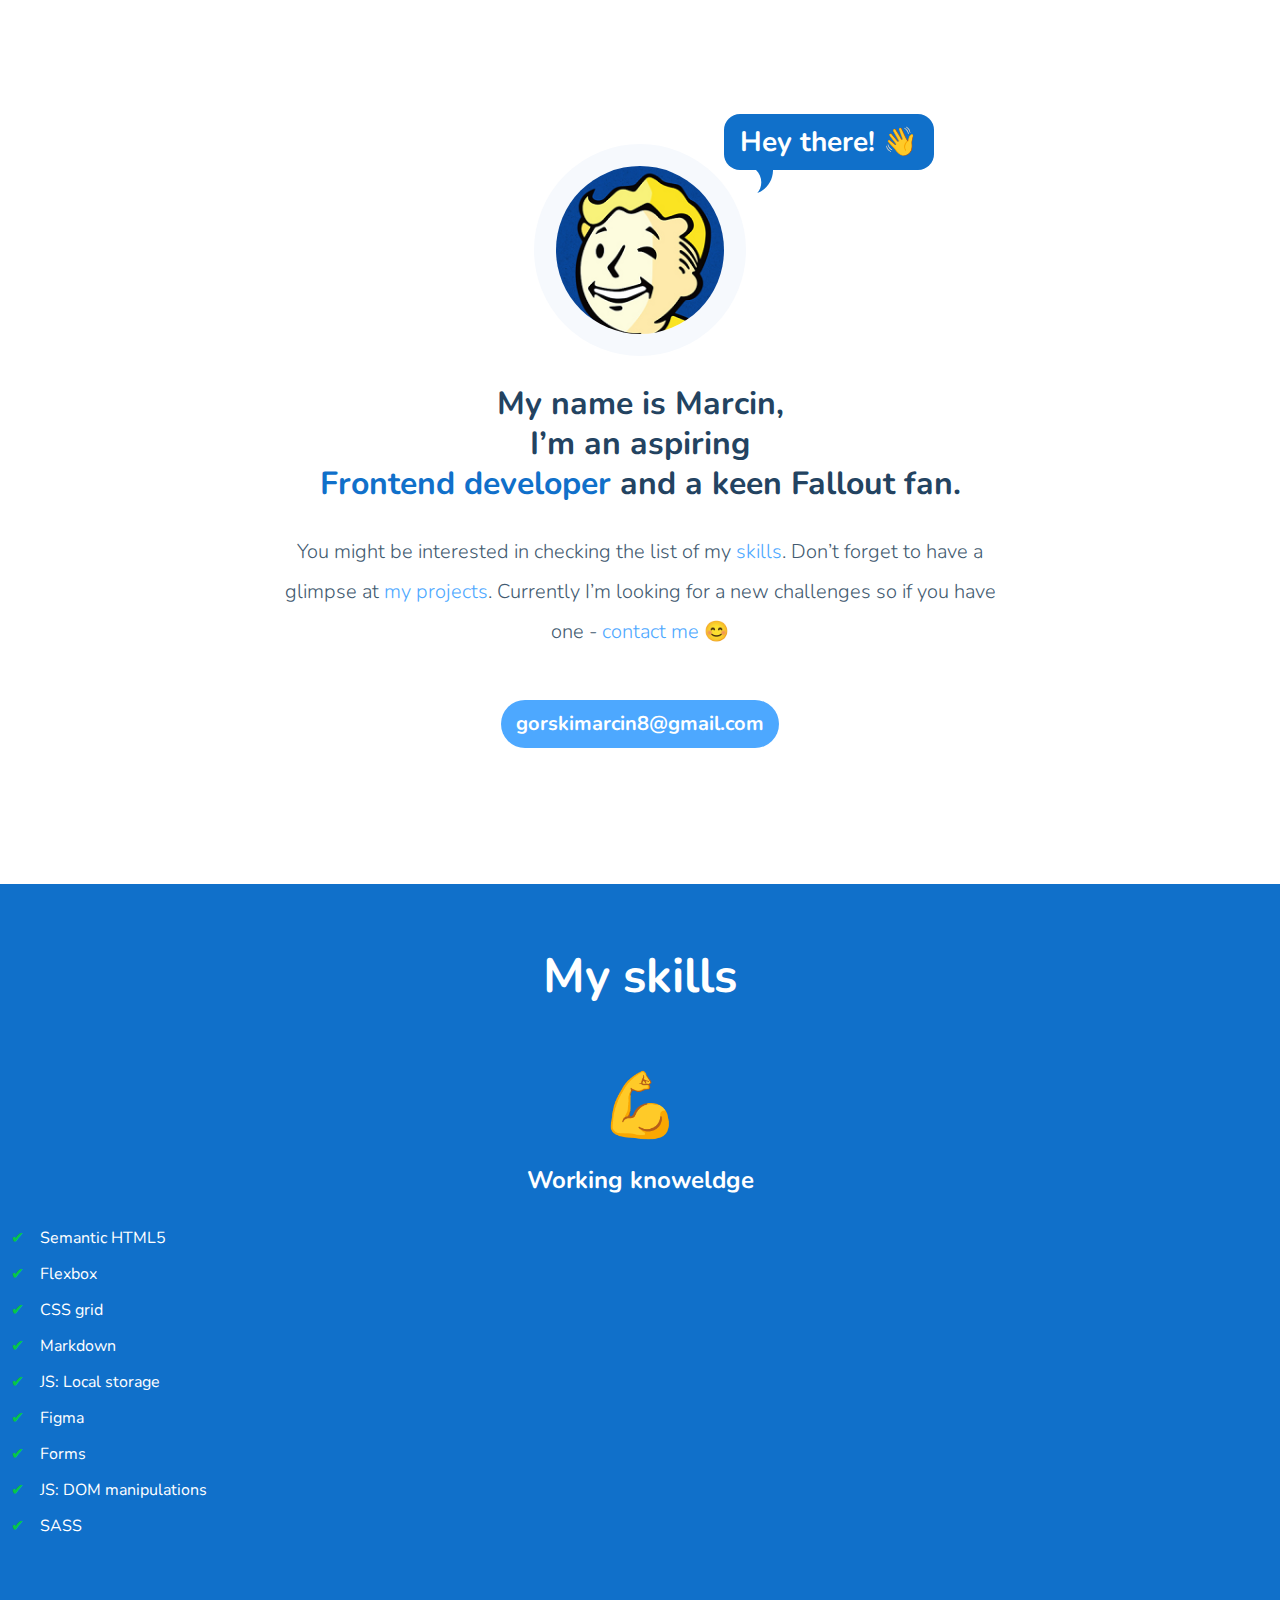
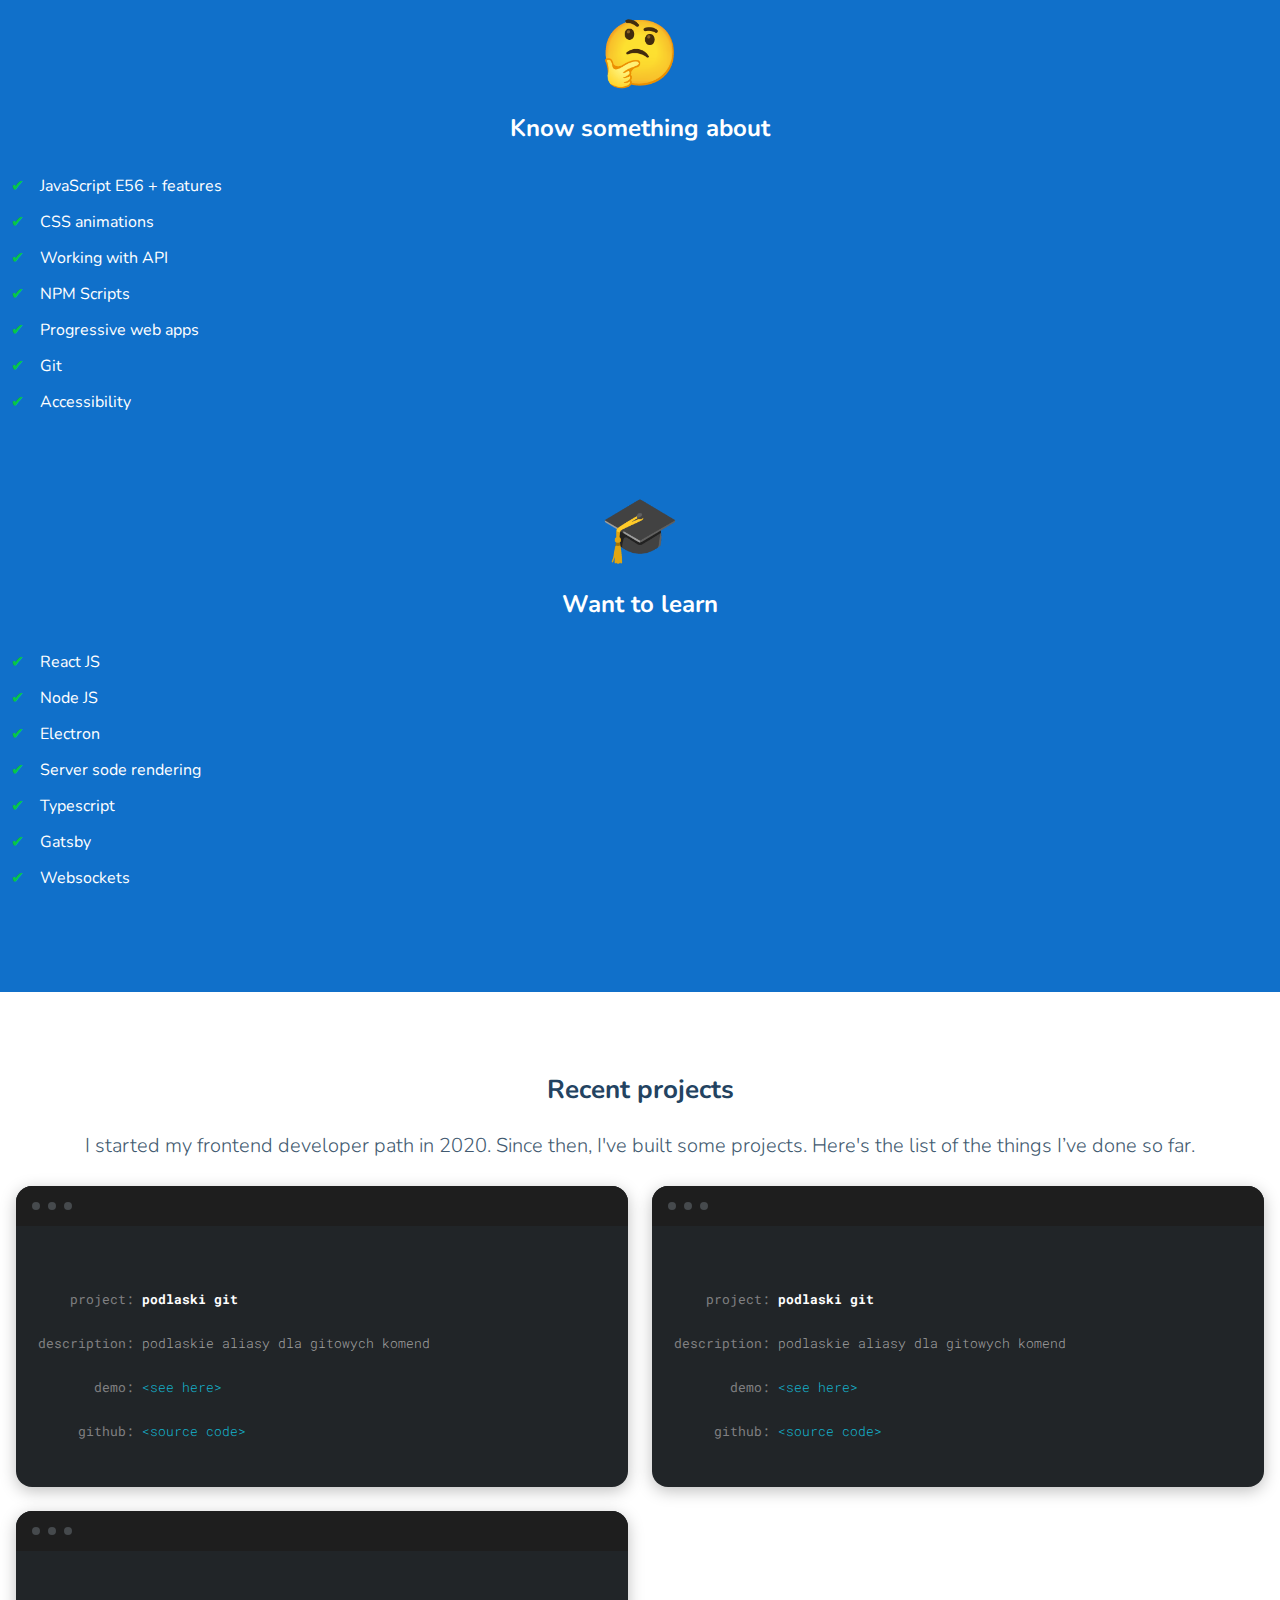
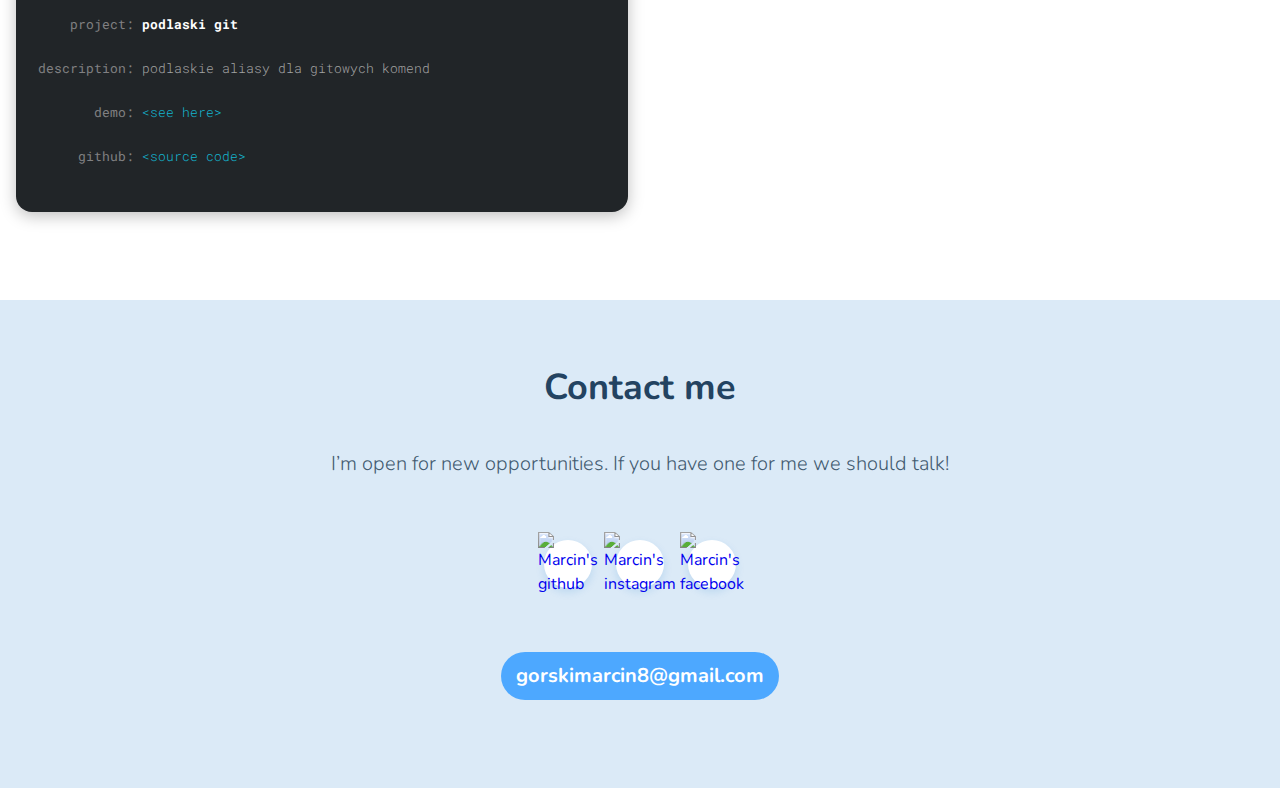
==== index.html @ 142874d7 "Updates" ====
<!doctype html><html lang="en"><head><meta charset="UTF-8"/><meta name="viewport" content="width=device-width,initial-scale=1"/><title>WTF: Webpack starter kit</title><meta name="description" content="Your project description"/><meta property="og:title" content=""/><meta property="og:description" content=""/><meta property="og:url" content=""/><meta property="og:image" content="https://maciejkorsan.com/wtf-gulp-starter/assets/img/cover.png"/><link href="index.633ce9e2.css" rel="stylesheet"></head><body><main><section class="hero"><div class="hero__welcome--container"><span class="hero__welcome">Hey there! 👋</span></div><div class="hero__image--container"><img class="hero__image" src="img/VaultBoy.cfc6cc14.png" alt="hero__image"/></div><article class="hero__article"><h1 class="hero__header">My name is Marcin,<br/>I’m an aspiring<br/><span class="hero__header--highlighted">Frontend developer</span> and a keen Fallout fan.</h1><p class="hero__paragraph">You might be interested in checking the list of my <a href="#skills" class="hero__paragraph--highlighted">skills</a>. Don’t forget to have a glimpse at <a href="#projects" class="hero__paragraph--highlighted">my projects</a>. Currently I’m looking for a new challenges so if you have one - <a href="#contact" class="hero__paragraph--highlighted">contact me</a> 😊</p><a href="mailto:gorskimarcin8@gmail.com" class="email__button">gorskimarcin8@gmail.com</a></article></section><section class="skills" id="skills"><h1 class="skills__header">My skills</h1><section class="skills__section"><h2 class="skills__title"><span class="skills__title--emoji">💪</span>Working knoweldge</h2><ul><li>Semantic HTML5</li><li>Flexbox</li><li>CSS grid</li><li>Markdown</li><li>JS: Local storage</li><li>Figma</li><li>Forms</li><li>JS: DOM manipulations</li><li>SASS</li></ul></section><section class="skills__section"><h2 class="skills__title"><span class="skills__title--emoji">🤔</span>Know something about</h2><ul><li>JavaScript E56 + features</li><li>CSS animations</li><li>Working with API</li><li>NPM Scripts</li><li>Progressive web apps</li><li>Git</li><li>Accessibility</li></ul></section><section class="skills__section"><h2 class="skills__title"><span class="skills__title--emoji">🎓</span>Want to learn</h2><ul><li>React JS</li><li>Node JS</li><li>Electron</li><li>Server sode rendering</li><li>Typescript</li><li>Gatsby</li><li>Websockets</li></ul></section></section><section class="projects" id="projects"><h1 class="projects__header">Recent projects</h1><p class="projects__paragraph">I started my frontend developer path in 2020. Since then, I've built some projects. Here's the list of the things I’ve done so far.</p><div class="projects__grid"><article class="project"><div class="project__window"><span class="project__window--dot"></span> <span class="project__window--dot"></span> <span class="project__window--dot"></span></div><div class="project__container"><img class="project__icon" src="img/Github" icon.25b1aea3.png alt=""><h3 class="project__title project__grid"><span class="project__label">project:</span><span class="project__name">podlaski git</span></h3><p class="project__description project__grid"><span class="project__label">description:</span><span class="project__info">podlaskie aliasy dla gitowych komend</span></p><p class="project__grid"><span class="project__label">demo:</span><a class="project__link" href="#" title="podlaski git demo"> &lt;see here&gt;</a></p><p class="project__grid"><span class="project__label">github:</span> <a class="project__link" href="#" title="podlaski git kod źródłowy">&lt;source code&gt;</a></p></div></article><article class="project"><div class="project__window"><span class="project__window--dot"></span> <span class="project__window--dot"></span> <span class="project__window--dot"></span></div><div class="project__container"><img class="project__icon" src="img/Github" icon.25b1aea3.png alt=""><h3 class="project__title project__grid"><span class="project__label">project:</span><span class="project__name">podlaski git</span></h3><p class="project__description project__grid"><span class="project__label">description:</span><span class="project__info">podlaskie aliasy dla gitowych komend</span></p><p class="project__grid"><span class="project__label">demo:</span><a class="project__link" href="#" title="podlaski git demo"> &lt;see here&gt;</a></p><p class="project__grid"><span class="project__label">github:</span> <a class="project__link" href="#" title="podlaski git kod źródłowy">&lt;source code&gt;</a></p></div></article><article class="project"><div class="project__window"><span class="project__window--dot"></span> <span class="project__window--dot"></span> <span class="project__window--dot"></span></div><div class="project__container"><img class="project__icon" src="img/Github" icon.25b1aea3.png alt=""><h3 class="project__title project__grid"><span class="project__label">project:</span><span class="project__name">podlaski git</span></h3><p class="project__description project__grid"><span class="project__label">description:</span><span class="project__info">podlaskie aliasy dla gitowych komend</span></p><p class="project__grid"><span class="project__label">demo:</span><a class="project__link" href="#" title="podlaski git demo"> &lt;see here&gt;</a></p><p class="project__grid"><span class="project__label">github:</span> <a class="project__link" href="#" title="podlaski git kod źródłowy">&lt;source code&gt;</a></p></div></article></div></section><section class="contact" id="contact"><h1 class="contact__header">Contact me</h1><p class="contact__description">I’m open for new opportunities. If you have one for me we should talk!</p><div class="contact__links"><ul class="socials"><li class="socials__item"><a href="https://github.com/gorskimarcin8" class="socials__link"><img src="img/Github" vector.d527165b.svg class="socials__icon" alt="Marcin's github"/></a></li><li class="socials__item"><a href="https://www.instagram.com/ktobysiespodzial/" class="socials__link"><img src="img/Instagram" vector.d5ce63e5.svg class="socials__icon" alt="Marcin's instagram"/></a></li><li class="socials__item"><a href="https://www.facebook.com/marcin.gorski.520/" class="socials__link"><img src="img/facebook" vector.1e018c8b.svg class="socials__icon" alt="Marcin's facebook"/></a></li></ul></div><a class="email__button--contact" href="mailto:gorskimarcin8@gmail.com">gorskimarcin8@gmail.com</a></section></main><script src="index.633ce9e2.js"></script></body></html>
---- index.633ce9e2.css ----
@import url(https://fonts.googleapis.com/css2?family=Nunito:wght@300;600;700&family=Roboto+Mono:wght@400;700&display=swap);
/*! normalize.css v8.0.1 | MIT License | github.com/necolas/normalize.css */html{line-height:1.15;-webkit-text-size-adjust:100%}body{margin:0}main{display:block}h1{font-size:2em;margin:.67em 0}hr{box-sizing:content-box;height:0;overflow:visible}pre{font-family:monospace,monospace;font-size:1em}a{background-color:transparent}abbr[title]{border-bottom:none;text-decoration:underline;text-decoration:underline dotted}b,strong{font-weight:bolder}code,kbd,samp{font-family:monospace,monospace;font-size:1em}small{font-size:80%}sub,sup{font-size:75%;line-height:0;position:relative;vertical-align:baseline}sub{bottom:-.25em}sup{top:-.5em}img{border-style:none}button,input,optgroup,select,textarea{font-family:inherit;font-size:100%;line-height:1.15;margin:0}button,input{overflow:visible}button,select{text-transform:none}[type=button],[type=reset],[type=submit],button{-webkit-appearance:button}[type=button]::-moz-focus-inner,[type=reset]::-moz-focus-inner,[type=submit]::-moz-focus-inner,button::-moz-focus-inner{border-style:none;padding:0}[type=button]:-moz-focusring,[type=reset]:-moz-focusring,[type=submit]:-moz-focusring,button:-moz-focusring{outline:1px dotted ButtonText}fieldset{padding:.35em .75em .625em}legend{box-sizing:border-box;color:inherit;display:table;max-width:100%;padding:0;white-space:normal}progress{vertical-align:baseline}textarea{overflow:auto}[type=checkbox],[type=radio]{box-sizing:border-box;padding:0}[type=number]::-webkit-inner-spin-button,[type=number]::-webkit-outer-spin-button{height:auto}[type=search]{-webkit-appearance:textfield;outline-offset:-2px}[type=search]::-webkit-search-decoration{-webkit-appearance:none}::-webkit-file-upload-button{-webkit-appearance:button;font:inherit}details{display:block}summary{display:list-item}[hidden],template{display:none}@media(min-width:768px){.hero{max-width:768px;margin:0 auto}}.hero__welcome--container{display:none}@media(min-width:960px){.hero__welcome--container{display:block;width:210px;background-color:#1070ca;color:#fff;padding:12px 14px;border-radius:16px;font-weight:700;font-size:28px;position:relative;left:calc(50% + 84px);top:50px}.hero__welcome--container:after{content:"";display:block;position:absolute;width:17.42px;height:22.66px;background:url(img/tick.13333786.svg);top:100%;left:32px}}.hero__image--container{margin-top:24px;display:flex;align-items:center;justify-content:center}.hero__image{box-sizing:content-box;border-radius:50%;border:16px solid #f6f9fd;width:96px;height:96px}@media(min-width:768px){.hero__image{width:168px;height:168px;border:22px solid #f6f9fd}}@media(min-width:768px){.hero__header{font-size:32px;line-height:40px;margin:28px auto}}.hero__header--highlighted{color:#1070ca}.hero__paragraph--highlighted{color:#4da8ff}.skills{background-color:#1070ca;color:#fff}.skills__header{color:#fff;line-height:48px;font-size:36px;margin:0 auto}@media(min-width:768px){.skills__header{font-size:48px;line-height:56px}}.skills__section{text-align:center;padding:2px}.skills__title{font-size:24px;line-height:44px;margin:0 auto 8px}.skills__title--emoji{display:block;font-size:64px;line-height:72px;margin-bottom:16px;margin-top:64px}ul{margin-top:24px;margin-bottom:0;-webkit-padding-start:22px;padding-inline-start:22px}ul li::marker{content:"✔    ";color:#06c847}li{text-align:left;font-size:16px;line-height:24px;margin:12px 0}.projects__grid{display:grid;-moz-column-gap:24px;column-gap:24px;row-gap:24px}@media(min-width:768px){.projects__grid{grid-template-columns:1fr 1fr}}.project{font-family:Roboto Mono;overflow:hidden;background-color:#212528;border-radius:16px;box-shadow:0 4px 16px rgba(0,0,0,.25)}.project__window{display:flex;justify-content:flex-start;align-items:center;height:40px;padding:16px;background-color:#1e1e1e}.project__window--dot{display:block;width:8px;height:8px;border-radius:50%;margin:0 8px 0 0;background-color:#464a4d}.project__container{text-align:left;padding:24px 16px}.project__grid{display:grid;grid-template-columns:102px 1fr;-moz-column-gap:8px;column-gap:8px}.project__label{display:block;text-align:right;color:#808082;font-weight:400}.project__info,.project__label,.project__link,.project__name{font-size:13px;line-height:24px}.project__link{color:#14b5d0}.project__name{color:#fff}.project__info{color:#a3a3a3}.contact{background-color:#dbeaf7}.contact__header{font-size:36px;line-height:48px;margin:0 auto 32px}.socials{margin-top:56px}.socials,.socials__item{display:flex;justify-content:center;padding:0}.socials__item{align-items:center;width:48px;height:48px;border-radius:50%;background-color:#fff;box-shadow:0 4px 8px rgba(16,112,202,.15);margin:0 12px}.socials__item::marker{content:""}.socials__item__icon{display:block;margin:auto}.socials__link{display:flex;align-items:center;justify-content:center;width:48px;height:48px}.email__button--contact{display:block;width:278px;height:48px;line-height:48px;border-radius:64px;text-align:center;background:#4da8ff;color:#fff;text-decoration:none;font-weight:700;font-size:20px;margin:64px auto 0}html{box-sizing:border-box}*,:after,:before{box-sizing:inherit}body{font-family:Nunito,sans-serif;color:#425a70}body,h1{text-align:center}h1{font-weight:700;font-size:26px;color:#234361}h1,p{line-height:32px}p{font-weight:300;font-size:16px}@media(min-width:768px){p{font-size:20px;line-height:40px}}.email__button{display:block;width:278px;height:48px;line-height:48px;border-radius:64px;text-align:center;background:#4da8ff;color:#fff;text-decoration:none;font-weight:700;font-size:20px;margin:48px auto}main>section{padding:64px 16px 88px}a{text-decoration:none}
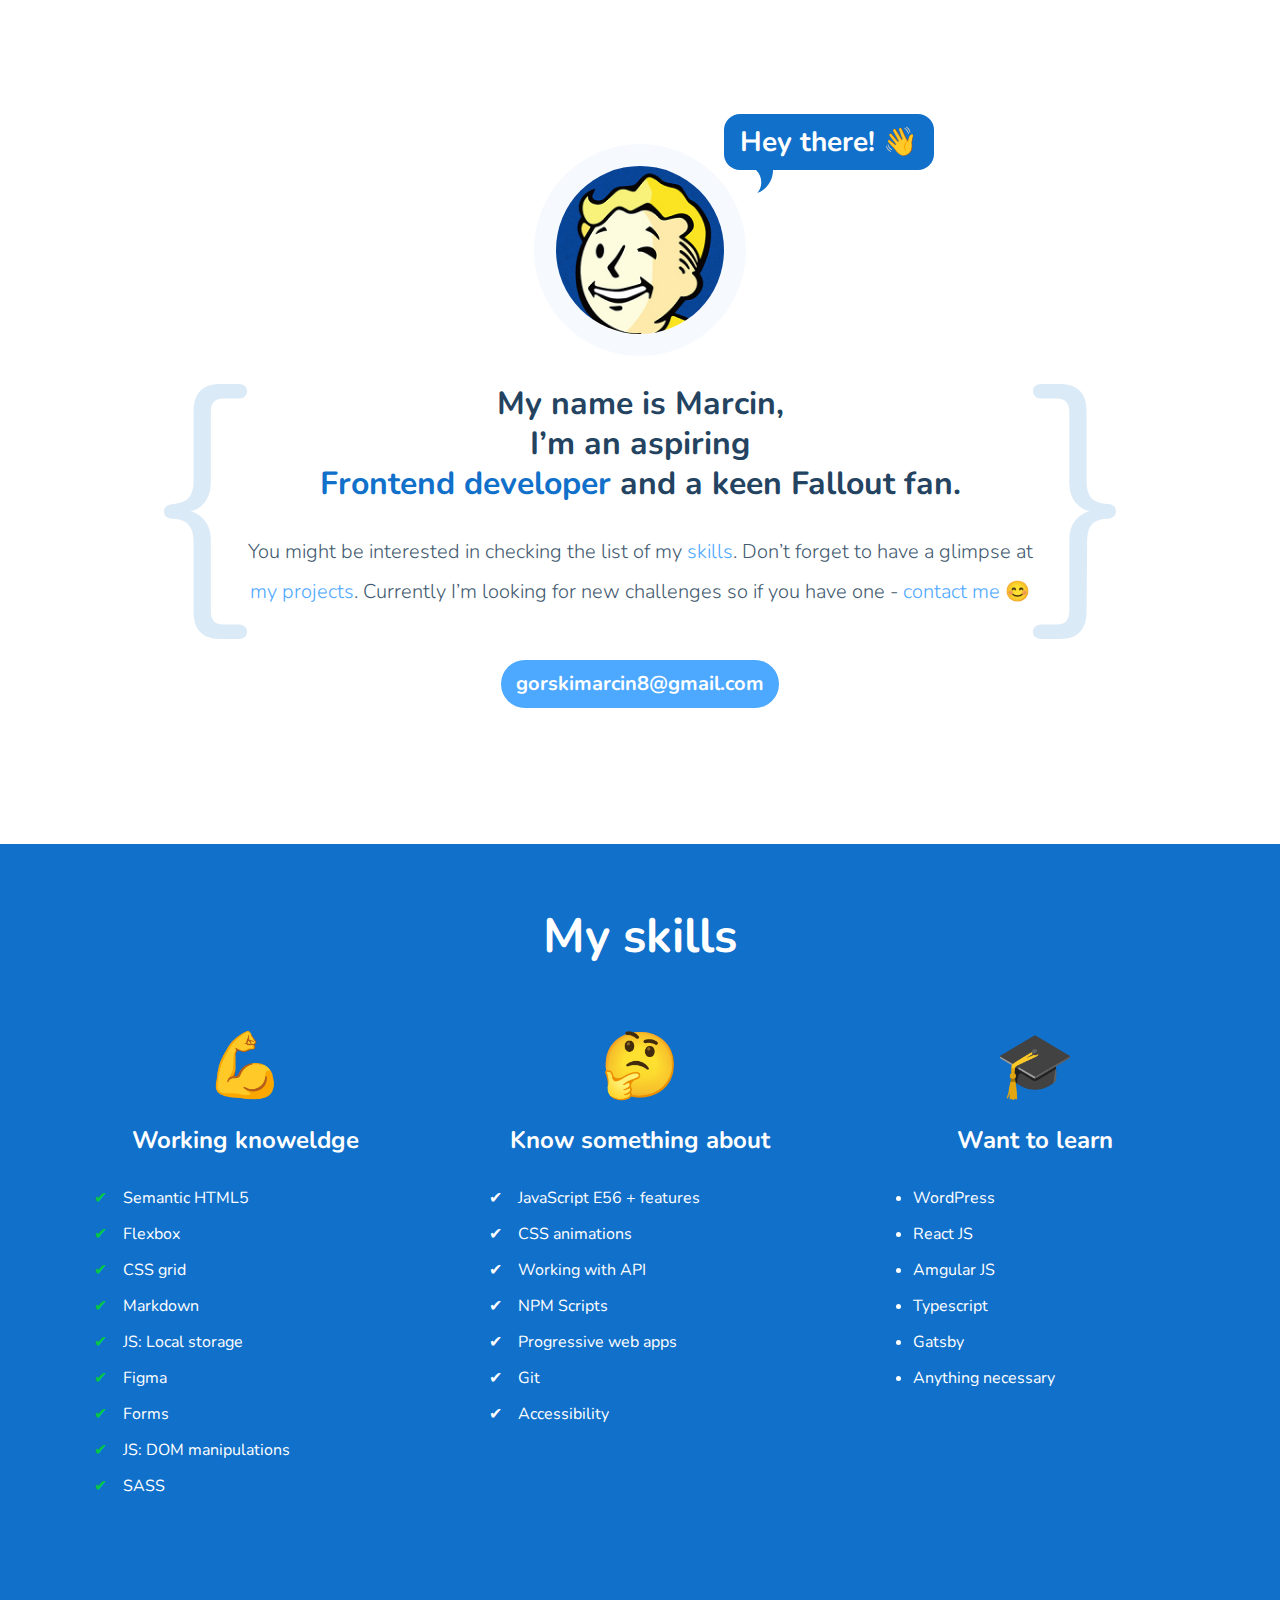
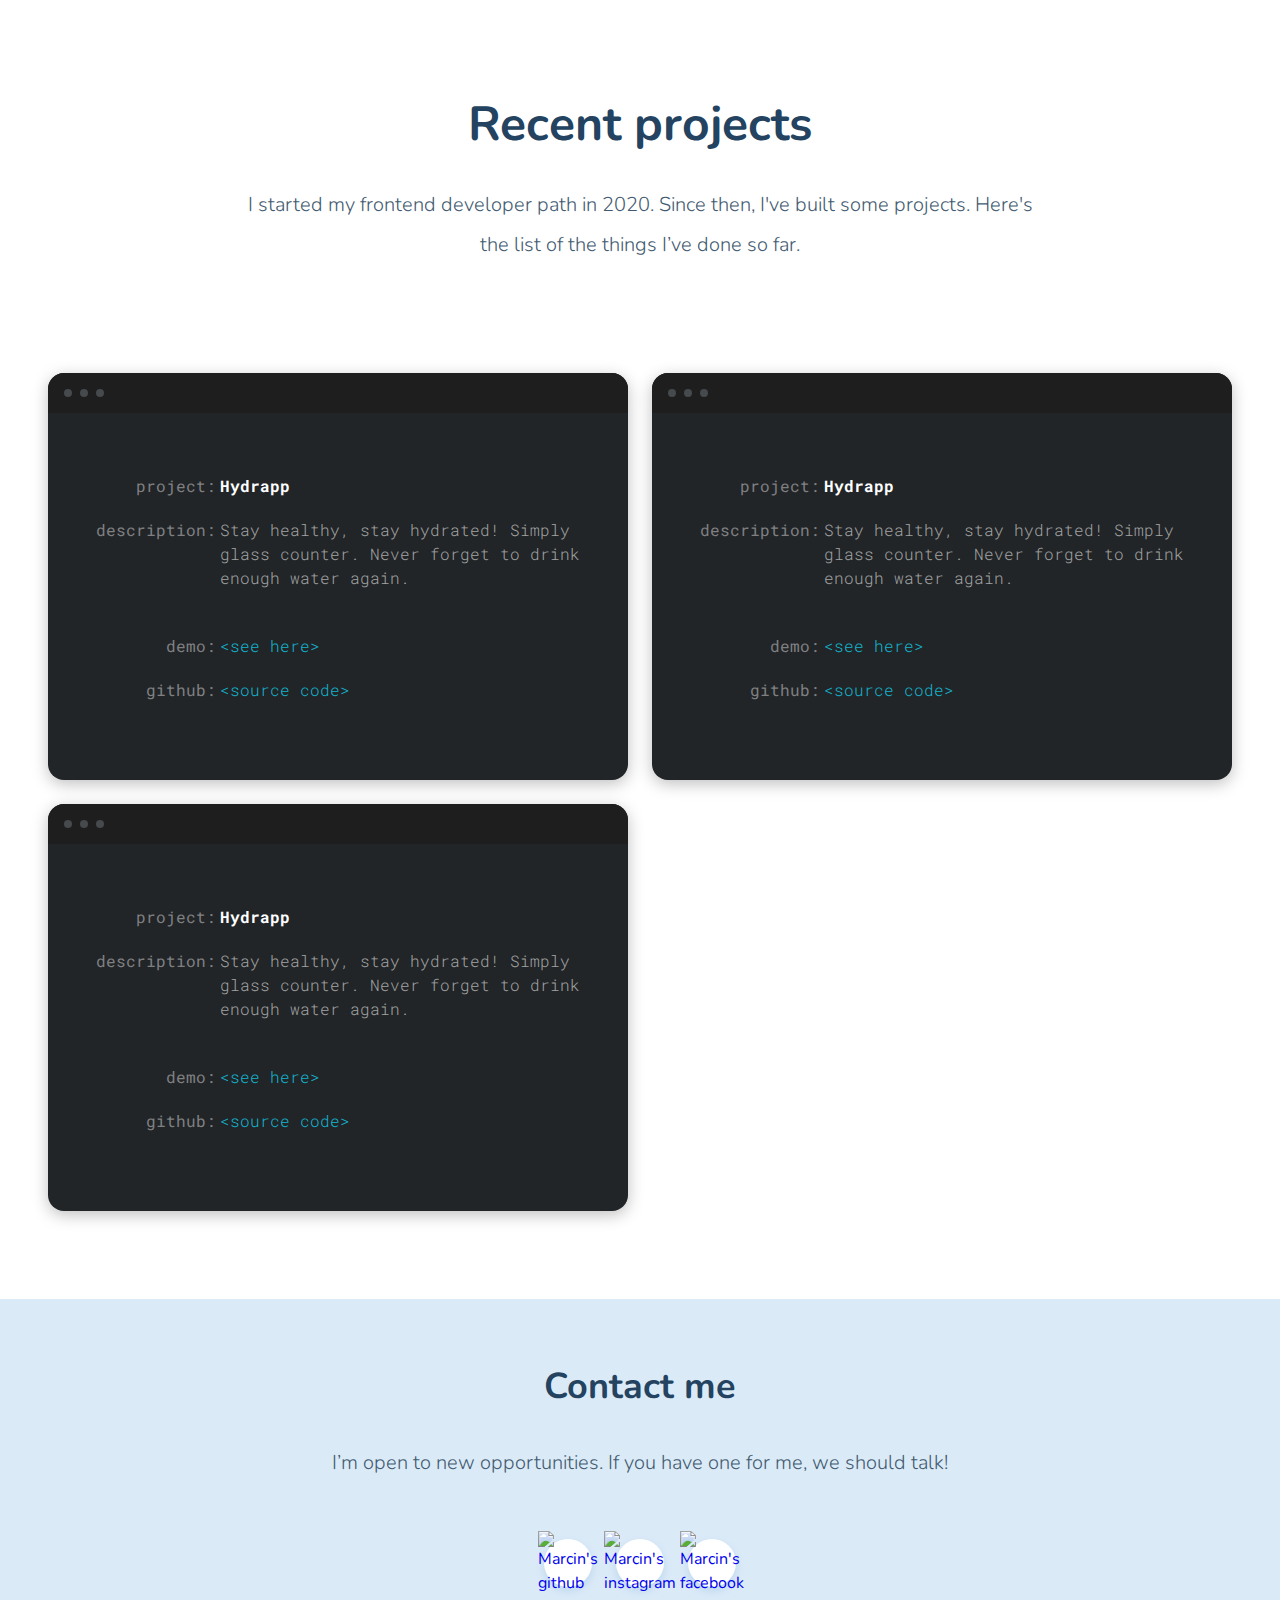
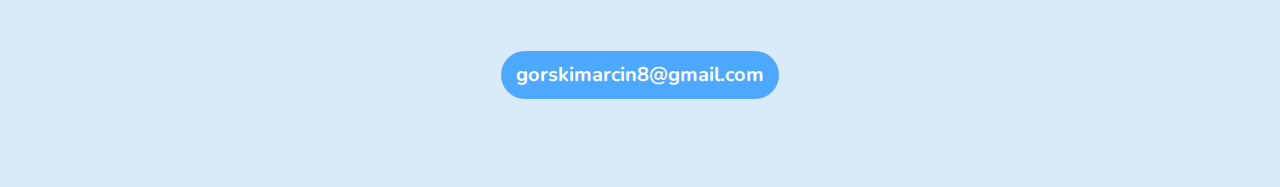
==== commit c4fde412: "Updates" ====
--- a/index.html
+++ b/index.html
@@ -1 +1 @@
-<!doctype html><html lang="en"><head><meta charset="UTF-8"/><meta name="viewport" content="width=device-width,initial-scale=1"/><title>WTF: Webpack starter kit</title><meta name="description" content="Your project description"/><meta property="og:title" content=""/><meta property="og:description" content=""/><meta property="og:url" content=""/><meta property="og:image" content="https://maciejkorsan.com/wtf-gulp-starter/assets/img/cover.png"/><link href="index.633ce9e2.css" rel="stylesheet"></head><body><main><section class="hero"><div class="hero__welcome--container"><span class="hero__welcome">Hey there! 👋</span></div><div class="hero__image--container"><img class="hero__image" src="img/VaultBoy.cfc6cc14.png" alt="hero__image"/></div><article class="hero__article"><h1 class="hero__header">My name is Marcin,<br/>I’m an aspiring<br/><span class="hero__header--highlighted">Frontend developer</span> and a keen Fallout fan.</h1><p class="hero__paragraph">You might be interested in checking the list of my <a href="#skills" class="hero__paragraph--highlighted">skills</a>. Don’t forget to have a glimpse at <a href="#projects" class="hero__paragraph--highlighted">my projects</a>. Currently I’m looking for a new challenges so if you have one - <a href="#contact" class="hero__paragraph--highlighted">contact me</a> 😊</p><a href="mailto:gorskimarcin8@gmail.com" class="email__button">gorskimarcin8@gmail.com</a></article></section><section class="skills" id="skills"><h1 class="skills__header">My skills</h1><section class="skills__section"><h2 class="skills__title"><span class="skills__title--emoji">💪</span>Working knoweldge</h2><ul><li>Semantic HTML5</li><li>Flexbox</li><li>CSS grid</li><li>Markdown</li><li>JS: Local storage</li><li>Figma</li><li>Forms</li><li>JS: DOM manipulations</li><li>SASS</li></ul></section><section class="skills__section"><h2 class="skills__title"><span class="skills__title--emoji">🤔</span>Know something about</h2><ul><li>JavaScript E56 + features</li><li>CSS animations</li><li>Working with API</li><li>NPM Scripts</li><li>Progressive web apps</li><li>Git</li><li>Accessibility</li></ul></section><section class="skills__section"><h2 class="skills__title"><span class="skills__title--emoji">🎓</span>Want to learn</h2><ul><li>React JS</li><li>Node JS</li><li>Electron</li><li>Server sode rendering</li><li>Typescript</li><li>Gatsby</li><li>Websockets</li></ul></section></section><section class="projects" id="projects"><h1 class="projects__header">Recent projects</h1><p class="projects__paragraph">I started my frontend developer path in 2020. Since then, I've built some projects. Here's the list of the things I’ve done so far.</p><div class="projects__grid"><article class="project"><div class="project__window"><span class="project__window--dot"></span> <span class="project__window--dot"></span> <span class="project__window--dot"></span></div><div class="project__container"><img class="project__icon" src="img/Github" icon.25b1aea3.png alt=""><h3 class="project__title project__grid"><span class="project__label">project:</span><span class="project__name">podlaski git</span></h3><p class="project__description project__grid"><span class="project__label">description:</span><span class="project__info">podlaskie aliasy dla gitowych komend</span></p><p class="project__grid"><span class="project__label">demo:</span><a class="project__link" href="#" title="podlaski git demo"> &lt;see here&gt;</a></p><p class="project__grid"><span class="project__label">github:</span> <a class="project__link" href="#" title="podlaski git kod źródłowy">&lt;source code&gt;</a></p></div></article><article class="project"><div class="project__window"><span class="project__window--dot"></span> <span class="project__window--dot"></span> <span class="project__window--dot"></span></div><div class="project__container"><img class="project__icon" src="img/Github" icon.25b1aea3.png alt=""><h3 class="project__title project__grid"><span class="project__label">project:</span><span class="project__name">podlaski git</span></h3><p class="project__description project__grid"><span class="project__label">description:</span><span class="project__info">podlaskie aliasy dla gitowych komend</span></p><p class="project__grid"><span class="project__label">demo:</span><a class="project__link" href="#" title="podlaski git demo"> &lt;see here&gt;</a></p><p class="project__grid"><span class="project__label">github:</span> <a class="project__link" href="#" title="podlaski git kod źródłowy">&lt;source code&gt;</a></p></div></article><article class="project"><div class="project__window"><span class="project__window--dot"></span> <span class="project__window--dot"></span> <span class="project__window--dot"></span></div><div class="project__container"><img class="project__icon" src="img/Github" icon.25b1aea3.png alt=""><h3 class="project__title project__grid"><span class="project__label">project:</span><span class="project__name">podlaski git</span></h3><p class="project__description project__grid"><span class="project__label">description:</span><span class="project__info">podlaskie aliasy dla gitowych komend</span></p><p class="project__grid"><span class="project__label">demo:</span><a class="project__link" href="#" title="podlaski git demo"> &lt;see here&gt;</a></p><p class="project__grid"><span class="project__label">github:</span> <a class="project__link" href="#" title="podlaski git kod źródłowy">&lt;source code&gt;</a></p></div></article></div></section><section class="contact" id="contact"><h1 class="contact__header">Contact me</h1><p class="contact__description">I’m open for new opportunities. If you have one for me we should talk!</p><div class="contact__links"><ul class="socials"><li class="socials__item"><a href="https://github.com/gorskimarcin8" class="socials__link"><img src="img/Github" vector.d527165b.svg class="socials__icon" alt="Marcin's github"/></a></li><li class="socials__item"><a href="https://www.instagram.com/ktobysiespodzial/" class="socials__link"><img src="img/Instagram" vector.d5ce63e5.svg class="socials__icon" alt="Marcin's instagram"/></a></li><li class="socials__item"><a href="https://www.facebook.com/marcin.gorski.520/" class="socials__link"><img src="img/facebook" vector.1e018c8b.svg class="socials__icon" alt="Marcin's facebook"/></a></li></ul></div><a class="email__button--contact" href="mailto:gorskimarcin8@gmail.com">gorskimarcin8@gmail.com</a></section></main><script src="index.633ce9e2.js"></script></body></html>+<!doctype html><html lang="en"><head><meta charset="UTF-8"/><meta name="viewport" content="width=device-width,initial-scale=1"/><title>WTF: Webpack starter kit</title><meta name="description" content="Your project description"/><meta property="og:title" content=""/><meta property="og:description" content=""/><meta property="og:url" content=""/><meta property="og:image" content="https://maciejkorsan.com/wtf-gulp-starter/assets/img/cover.png"/><link href="index.0d05ccc9.css" rel="stylesheet"></head><body><main><section class="hero"><div class="hero__welcome--container"><span class="hero__welcome">Hey there! 👋</span></div><div class="hero__image--container"><img class="hero__image" src="img/VaultBoy.cfc6cc14.png" alt="hero__image"/></div><article class="hero__article"><h1 class="hero__header">My name is Marcin,<br/>I’m an aspiring<br/><span class="hero__header--highlighted">Frontend developer</span> and a keen Fallout fan.</h1><p class="hero__paragraph">You might be interested in checking the list of my <a href="#skills" class="hero__paragraph--highlighted">skills</a>. Don’t forget to have a glimpse at <a href="#projects" class="hero__paragraph--highlighted">my projects</a>. Currently I’m looking for new challenges so if you have one - <a href="#contact" class="hero__paragraph--highlighted">contact me</a> 😊</p><a href="mailto:gorskimarcin8@gmail.com" class="email__button">gorskimarcin8@gmail.com</a></article></section><section class="skills" id="skills"><h1 class="skills__header">My skills</h1><div class="skills__grid"><section class="skills__section"><h2 class="skills__title"><span class="skills__title--emoji">💪</span>Working knoweldge</h2><ul><li class="skills__item--know">Semantic HTML5</li><li class="skills__item--know">Flexbox</li><li class="skills__item--know">CSS grid</li><li class="skills__item--know">Markdown</li><li class="skills__item--know">JS: Local storage</li><li class="skills__item--know">Figma</li><li class="skills__item--know">Forms</li><li class="skills__item--know">JS: DOM manipulations</li><li class="skills__item--know">SASS</li></ul></section><section class="skills__section"><h2 class="skills__title"><span class="skills__title--emoji">🤔</span>Know something about</h2><ul><li class="skills__item--something">JavaScript E56 + features</li><li class="skills__item--something">CSS animations</li><li class="skills__item--something">Working with API</li><li class="skills__item--something">NPM Scripts</li><li class="skills__item--something">Progressive web apps</li><li class="skills__item--something">Git</li><li class="skills__item--something">Accessibility</li></ul></section><section class="skills__section"><h2 class="skills__title"><span class="skills__title--emoji">🎓</span>Want to learn</h2><ul><li class="skills__item--toLearn">WordPress</li><li class="skills__item--toLearn">React JS</li><li class="skills__item--toLearn">Amgular JS</li><li class="skills__item--toLearn">Typescript</li><li class="skills__item--toLearn">Gatsby</li><li class="skills__item--toLearn">Anything necessary</li></ul></section></div></section><section class="projects" id="projects"><h1 class="projects__header">Recent projects</h1><p class="projects__paragraph">I started my frontend developer path in 2020. Since then, I've built some projects. Here's the list of the things I’ve done so far.</p><div class="projects__grid"><article class="project"><div class="project__window"><span class="project__window--dot"></span> <span class="project__window--dot"></span> <span class="project__window--dot"></span></div><div class="project__container"><img class="project__icon" src="img/Github" icon.25b1aea3.png alt=""><h3 class="project__title project__grid"><span class="project__label">project:</span><span class="project__name">Hydrapp</span></h3><p class="project__description project__grid"><span class="project__label">description:</span><span class="project__info">Stay healthy, stay hydrated! Simply glass counter. Never forget to drink enough water again.</span></p><p class="project__grid"><span class="project__label">demo:</span><a class="project__link" href="https://gorskimarcin8.github.io/hydrapp/" title="podlaski git demo"> &lt;see here&gt;</a></p><p class="project__grid"><span class="project__label">github:</span> <a class="project__link" href="https://github.com/gorskimarcin8/hydrapp" title="podlaski git kod źródłowy">&lt;source code&gt;</a></p></div></article><article class="project"><div class="project__window"><span class="project__window--dot"></span> <span class="project__window--dot"></span> <span class="project__window--dot"></span></div><div class="project__container"><img class="project__icon" src="img/Github" icon.25b1aea3.png alt=""><h3 class="project__title project__grid"><span class="project__label">project:</span><span class="project__name">Hydrapp</span></h3><p class="project__description project__grid"><span class="project__label">description:</span><span class="project__info">Stay healthy, stay hydrated! Simply glass counter. Never forget to drink enough water again.</span></p><p class="project__grid"><span class="project__label">demo:</span><a class="project__link" href="https://gorskimarcin8.github.io/hydrapp/" title="podlaski git demo"> &lt;see here&gt;</a></p><p class="project__grid"><span class="project__label">github:</span> <a class="project__link" href="https://github.com/gorskimarcin8/hydrapp" title="podlaski git kod źródłowy">&lt;source code&gt;</a></p></div></article><article class="project"><div class="project__window"><span class="project__window--dot"></span> <span class="project__window--dot"></span> <span class="project__window--dot"></span></div><div class="project__container"><img class="project__icon" src="img/Github" icon.25b1aea3.png alt=""><h3 class="project__title project__grid"><span class="project__label">project:</span><span class="project__name">Hydrapp</span></h3><p class="project__description project__grid"><span class="project__label">description:</span><span class="project__info">Stay healthy, stay hydrated! Simply glass counter. Never forget to drink enough water again.</span></p><p class="project__grid"><span class="project__label">demo:</span><a class="project__link" href="https://gorskimarcin8.github.io/hydrapp/" title="podlaski git demo"> &lt;see here&gt;</a></p><p class="project__grid"><span class="project__label">github:</span> <a class="project__link" href="https://github.com/gorskimarcin8/hydrapp" title="podlaski git kod źródłowy">&lt;source code&gt;</a></p></div></article></div></section><section class="contact" id="contact"><h1 class="contact__header">Contact me</h1><p class="contact__description">I’m open to new opportunities. If you have one for me, we should talk!</p><div class="contact__links"><ul class="socials"><li class="socials__item"><a href="https://github.com/gorskimarcin8" class="socials__link"><img src="img/Github" vector.d527165b.svg class="socials__icon" alt="Marcin's github"/></a></li><li class="socials__item"><a href="https://www.instagram.com/ktobysiespodzial/" class="socials__link"><img src="img/Instagram" vector.d5ce63e5.svg class="socials__icon" alt="Marcin's instagram"/></a></li><li class="socials__item"><a href="https://www.facebook.com/marcin.gorski.520/" class="socials__link"><img src="img/facebook" vector.1e018c8b.svg class="socials__icon" alt="Marcin's facebook"/></a></li></ul></div><a class="email__button--contact" href="mailto:gorskimarcin8@gmail.com">gorskimarcin8@gmail.com</a></section></main><script src="index.0d05ccc9.js"></script></body></html>--- a/index.0d05ccc9.css
+++ b/index.0d05ccc9.css
@@ -0,0 +1,2 @@
+@import url(https://fonts.googleapis.com/css2?family=Nunito:wght@300;600;700&family=Roboto+Mono:wght@400;700&display=swap);
+/*! normalize.css v8.0.1 | MIT License | github.com/necolas/normalize.css */html{line-height:1.15;-webkit-text-size-adjust:100%}body{margin:0}main{display:block}h1{font-size:2em;margin:.67em 0}hr{box-sizing:content-box;height:0;overflow:visible}pre{font-family:monospace,monospace;font-size:1em}a{background-color:transparent}abbr[title]{border-bottom:none;text-decoration:underline;text-decoration:underline dotted}b,strong{font-weight:bolder}code,kbd,samp{font-family:monospace,monospace;font-size:1em}small{font-size:80%}sub,sup{font-size:75%;line-height:0;position:relative;vertical-align:baseline}sub{bottom:-.25em}sup{top:-.5em}img{border-style:none}button,input,optgroup,select,textarea{font-family:inherit;font-size:100%;line-height:1.15;margin:0}button,input{overflow:visible}button,select{text-transform:none}[type=button],[type=reset],[type=submit],button{-webkit-appearance:button}[type=button]::-moz-focus-inner,[type=reset]::-moz-focus-inner,[type=submit]::-moz-focus-inner,button::-moz-focus-inner{border-style:none;padding:0}[type=button]:-moz-focusring,[type=reset]:-moz-focusring,[type=submit]:-moz-focusring,button:-moz-focusring{outline:1px dotted ButtonText}fieldset{padding:.35em .75em .625em}legend{box-sizing:border-box;color:inherit;display:table;max-width:100%;padding:0;white-space:normal}progress{vertical-align:baseline}textarea{overflow:auto}[type=checkbox],[type=radio]{box-sizing:border-box;padding:0}[type=number]::-webkit-inner-spin-button,[type=number]::-webkit-outer-spin-button{height:auto}[type=search]{-webkit-appearance:textfield;outline-offset:-2px}[type=search]::-webkit-search-decoration{-webkit-appearance:none}::-webkit-file-upload-button{-webkit-appearance:button;font:inherit}details{display:block}summary{display:list-item}[hidden],template{display:none}@media(min-width:768px){.hero{max-width:768px;margin:0 auto}}@media(min-width:960px){.hero{max-width:100%}}.hero__welcome--container{display:none}@media(min-width:960px){.hero__welcome--container{display:block;width:210px;background-color:#1070ca;color:#fff;padding:12px 14px;border-radius:16px;font-weight:700;font-size:28px;position:relative;left:calc(50% + 84px);top:50px}.hero__welcome--container:after{content:"";display:block;position:absolute;width:17.42px;height:22.66px;background:url(img/tick.13333786.svg);top:100%;left:32px}}.hero__image--container{margin-top:24px;display:flex;align-items:center;justify-content:center}.hero__image{box-sizing:content-box;border-radius:50%;border:16px solid #f6f9fd;width:96px;height:96px}@media(min-width:768px){.hero__image{width:168px;height:168px;border:22px solid #f6f9fd}}@media(min-width:960px){.hero__article{max-width:786px;margin:0 auto;position:relative}.hero__article:after,.hero__article:before{position:absolute;content:"";top:0;width:83.23px;height:254.88px;background:#dbeaf7}.hero__article:before{right:100%;background:url(img/left-bracket.e24c2ca0.svg)}.hero__article:after{left:100%;background:url(img/right-bracket.767db10b.svg)}}@media(min-width:768px){.hero__header{font-size:32px;line-height:40px;margin:28px auto}}.hero__header--highlighted{color:#1070ca}.hero__paragraph--highlighted{color:#4da8ff}.skills{background-color:#1070ca;color:#fff}@media(min-width:960px){.skills__grid{display:grid;grid-template-columns:1fr 1fr 1fr;max-width:1184px;margin:0 auto}}.skills__header{color:#fff;line-height:48px;font-size:36px;margin:0 auto}@media(min-width:768px){.skills__header{font-size:48px;line-height:56px}}.skills__section{padding:2px;max-width:427px}.skills__title{font-size:24px;line-height:44px;margin:0 auto 8px}.skills__title--emoji{display:block;font-size:64px;line-height:72px;margin-bottom:16px;margin-top:64px}ul{width:288px;margin:24px auto 0;-webkit-padding-start:22px;padding-inline-start:22px}.skills__item--know::marker{content:"✔    ";color:#06c847}.skills__item--something::marker{content:"✔    ";color:#fff}.skills__item--toLearn::marker{color:#fff}li{width:255px;text-align:left;font-size:16px;line-height:24px;margin:12px 0}@media(min-width:768px){.projects__header{font-size:48px;line-height:56px}}.projects__paragraph{max-width:786px;margin:0 auto 108px}@media(min-width:768px){.projects__paragraph{font-size:20px;line-height:40px}}.projects__grid{display:grid;-moz-column-gap:24px;column-gap:24px;row-gap:24px}@media(min-width:960px){.projects__grid{grid-template-columns:1fr 1fr;max-width:1184px;margin:0 auto}}.project{font-family:Roboto Mono;overflow:hidden;background-color:#212528;border-radius:16px;box-shadow:0 4px 16px rgba(0,0,0,.25)}.project__window{display:flex;justify-content:flex-start;align-items:center;height:40px;padding:16px;background-color:#1e1e1e}.project__window--dot{display:block;width:8px;height:8px;border-radius:50%;margin:0 8px 0 0;background-color:#464a4d}.project__container{text-align:left;padding:24px 16px}@media(min-width:960px){.project__container{padding:24px 48px 58px}}.project__grid{display:grid;grid-template-columns:102px 1fr;-moz-column-gap:8px;column-gap:8px}@media(min-width:960px){.project__grid{grid-template-columns:120px 1fr;-moz-column-gap:4px;column-gap:4px}}.project__label{display:block;text-align:right;color:#808082;font-size:13px;line-height:24px;font-weight:400}@media(min-width:960px){.project__label{font-size:16px}}.project__info,.project__link,.project__name{font-size:13px;line-height:24px}@media(min-width:960px){.project__info,.project__link,.project__name{font-size:16px}}@media(min-width:960px){.project__info{margin-bottom:24px}}.project__link{color:#14b5d0}.project__name{color:#fff}.project__info{color:#a3a3a3}.contact{background-color:#dbeaf7}.contact__header{font-size:36px;line-height:48px;margin:0 auto 32px}.socials{margin-top:56px}.socials,.socials__item{display:flex;justify-content:center;padding:0}.socials__item{align-items:center;width:48px;height:48px;border-radius:50%;background-color:#fff;box-shadow:0 4px 8px rgba(16,112,202,.15);margin:0 12px}.socials__item::marker{content:""}.socials__item__icon{display:block;margin:auto}.socials__link{display:flex;align-items:center;justify-content:center;width:48px;height:48px}.email__button--contact{display:block;width:278px;height:48px;line-height:48px;border-radius:64px;text-align:center;background:#4da8ff;color:#fff;text-decoration:none;font-weight:700;font-size:20px;margin:64px auto 0}html{box-sizing:border-box}*,:after,:before{box-sizing:inherit}body{font-family:Nunito,sans-serif;color:#425a70}body,h1{text-align:center}h1{font-weight:700;font-size:26px;color:#234361}h1,p{line-height:32px}p{font-weight:300;font-size:16px}@media(min-width:768px){p{font-size:20px;line-height:40px}}.email__button{display:block;width:278px;height:48px;line-height:48px;border-radius:64px;text-align:center;background:#4da8ff;color:#fff;text-decoration:none;font-weight:700;font-size:20px;margin:48px auto}main>section{padding:64px 16px 88px}a{text-decoration:none}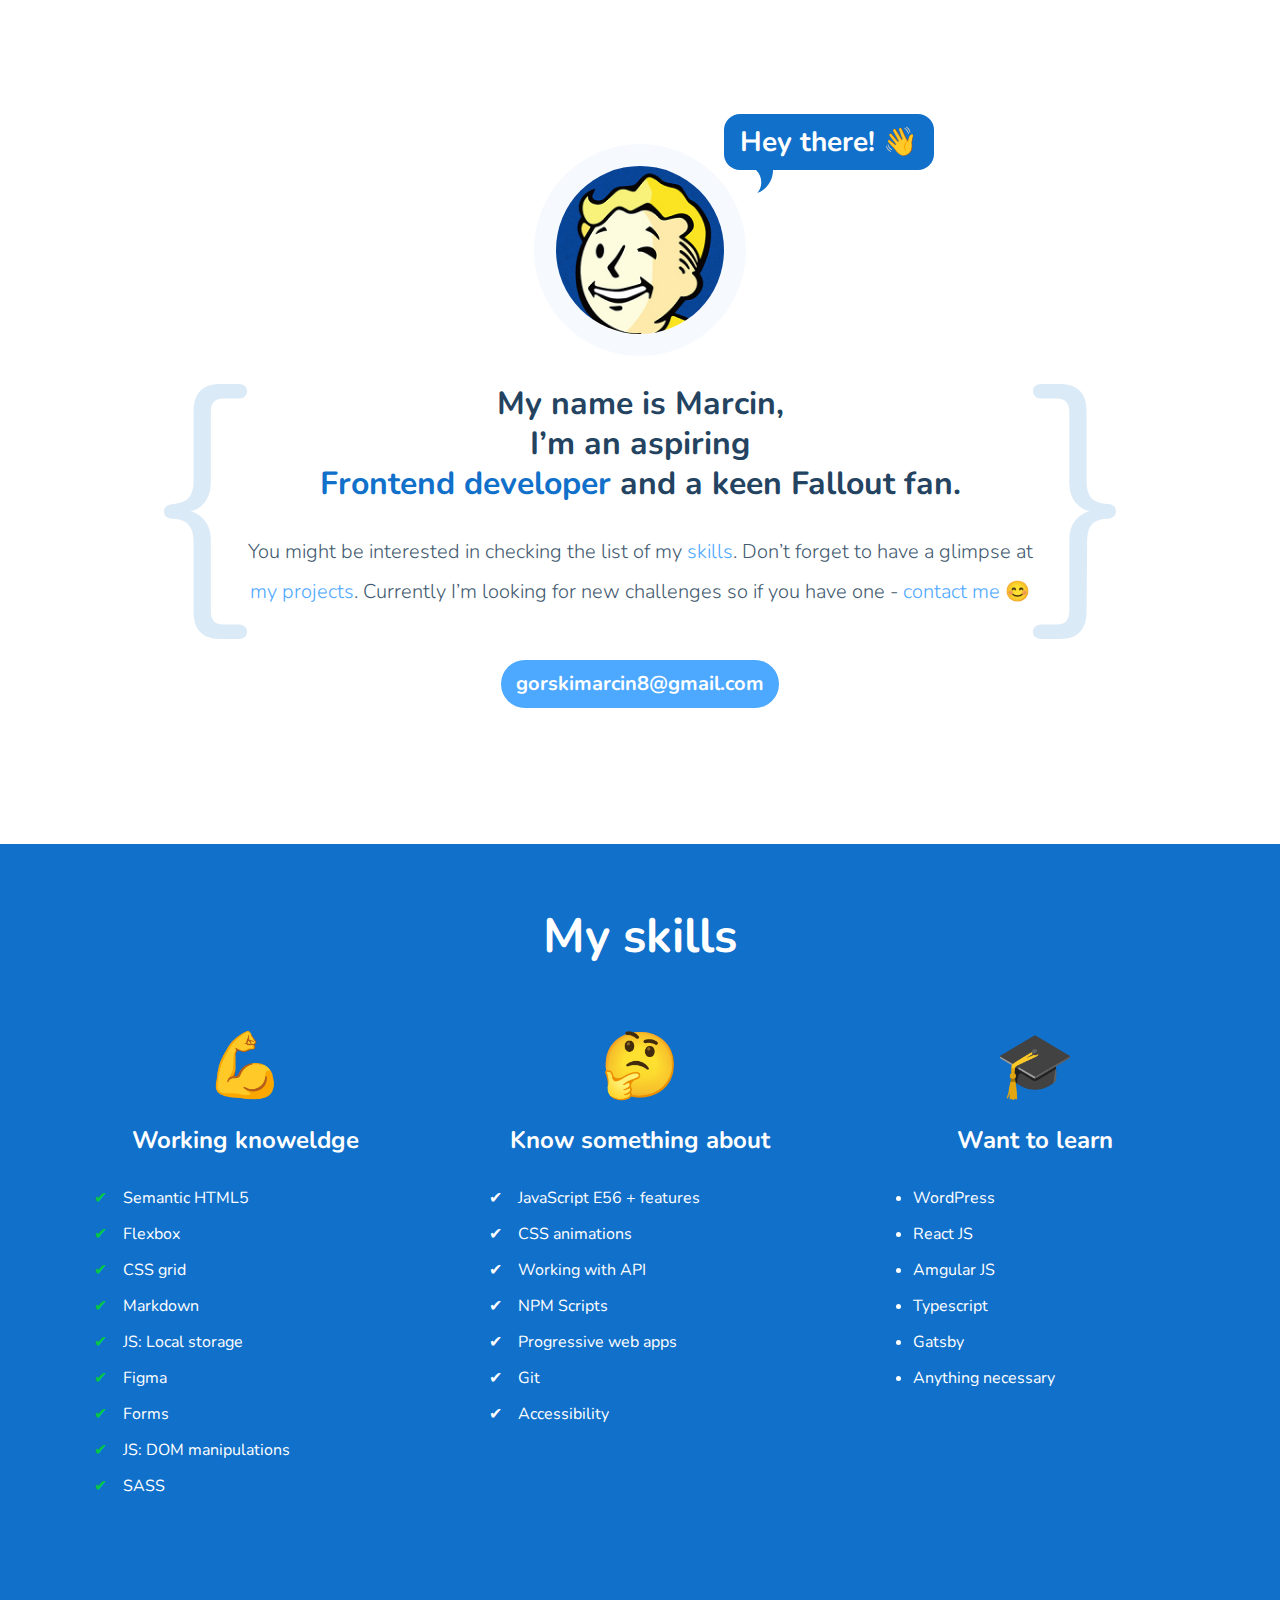
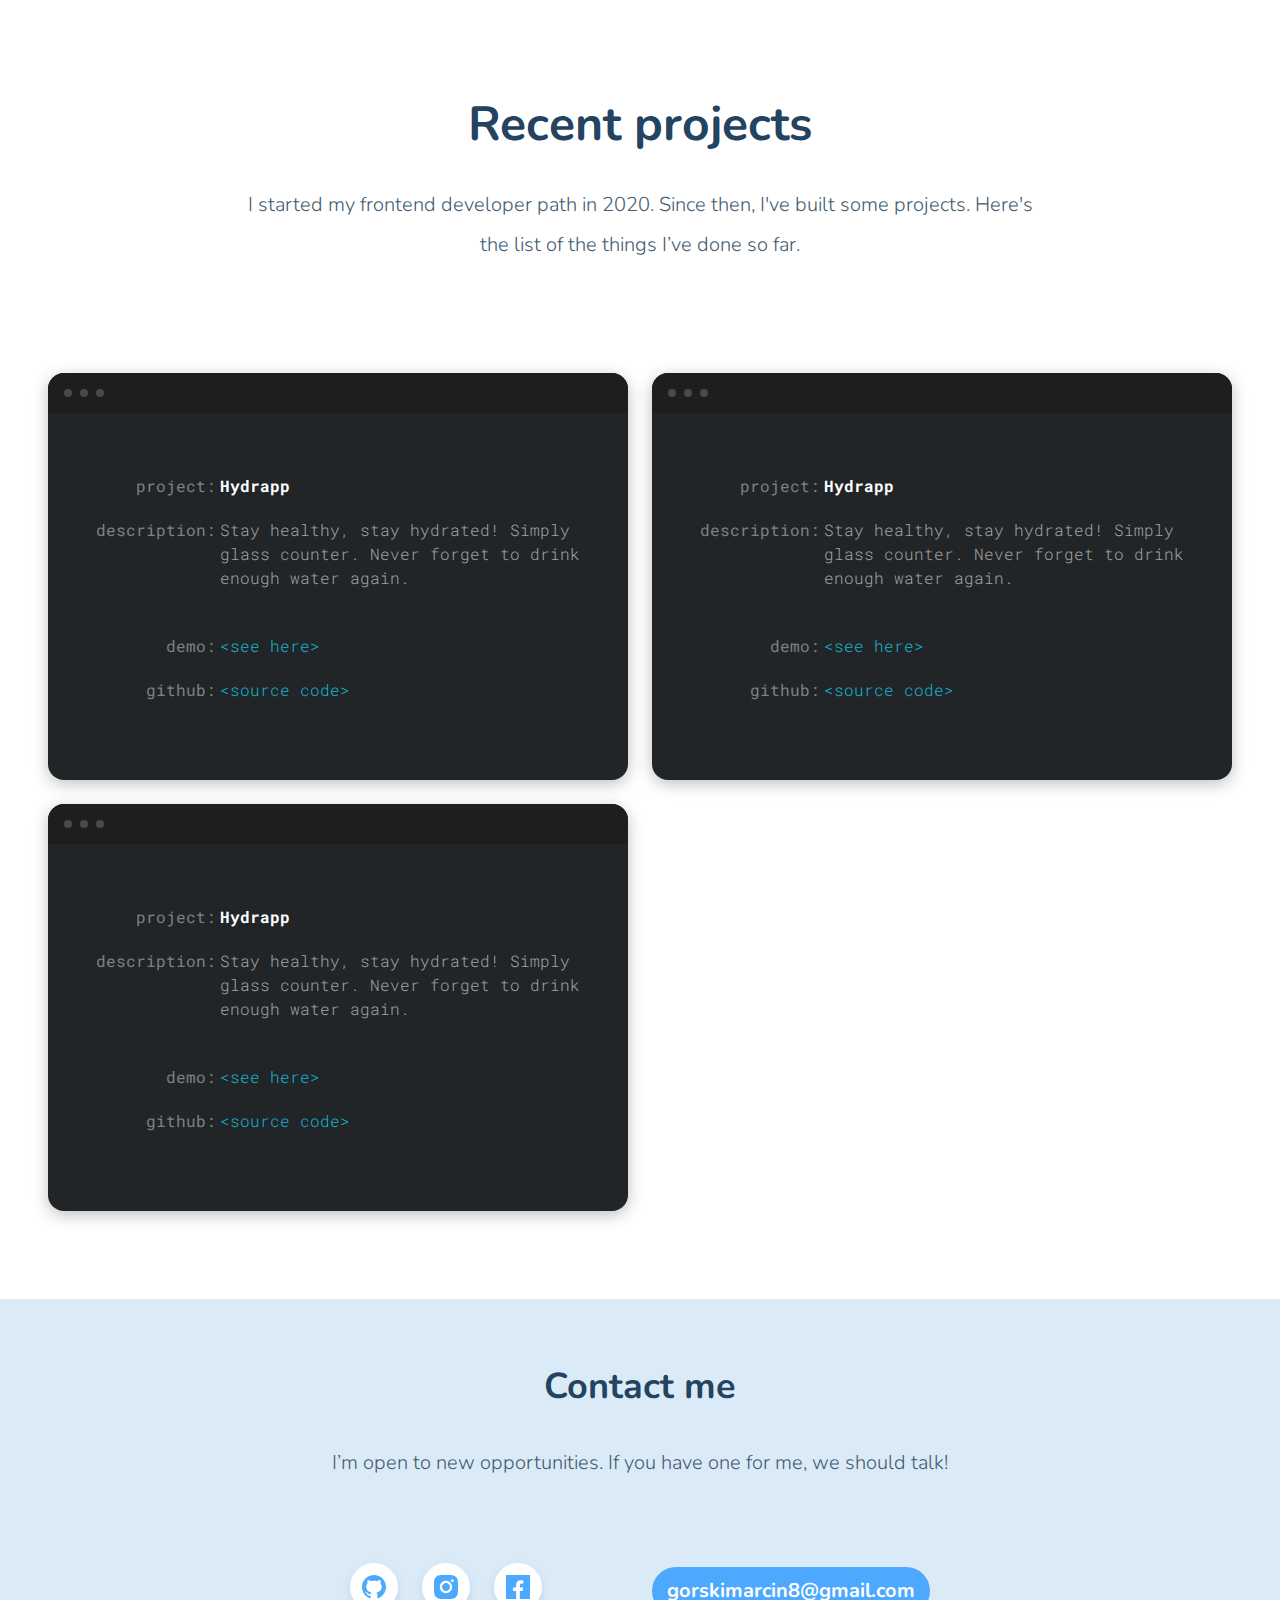
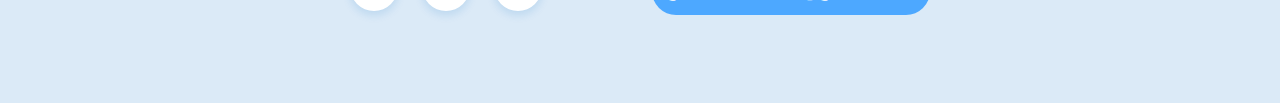
==== commit 8285359e: "Updates" ====
--- a/index.html
+++ b/index.html
@@ -1 +1 @@
-<!doctype html><html lang="en"><head><meta charset="UTF-8"/><meta name="viewport" content="width=device-width,initial-scale=1"/><title>WTF: Webpack starter kit</title><meta name="description" content="Your project description"/><meta property="og:title" content=""/><meta property="og:description" content=""/><meta property="og:url" content=""/><meta property="og:image" content="https://maciejkorsan.com/wtf-gulp-starter/assets/img/cover.png"/><link href="index.0d05ccc9.css" rel="stylesheet"></head><body><main><section class="hero"><div class="hero__welcome--container"><span class="hero__welcome">Hey there! 👋</span></div><div class="hero__image--container"><img class="hero__image" src="img/VaultBoy.cfc6cc14.png" alt="hero__image"/></div><article class="hero__article"><h1 class="hero__header">My name is Marcin,<br/>I’m an aspiring<br/><span class="hero__header--highlighted">Frontend developer</span> and a keen Fallout fan.</h1><p class="hero__paragraph">You might be interested in checking the list of my <a href="#skills" class="hero__paragraph--highlighted">skills</a>. Don’t forget to have a glimpse at <a href="#projects" class="hero__paragraph--highlighted">my projects</a>. Currently I’m looking for new challenges so if you have one - <a href="#contact" class="hero__paragraph--highlighted">contact me</a> 😊</p><a href="mailto:gorskimarcin8@gmail.com" class="email__button">gorskimarcin8@gmail.com</a></article></section><section class="skills" id="skills"><h1 class="skills__header">My skills</h1><div class="skills__grid"><section class="skills__section"><h2 class="skills__title"><span class="skills__title--emoji">💪</span>Working knoweldge</h2><ul><li class="skills__item--know">Semantic HTML5</li><li class="skills__item--know">Flexbox</li><li class="skills__item--know">CSS grid</li><li class="skills__item--know">Markdown</li><li class="skills__item--know">JS: Local storage</li><li class="skills__item--know">Figma</li><li class="skills__item--know">Forms</li><li class="skills__item--know">JS: DOM manipulations</li><li class="skills__item--know">SASS</li></ul></section><section class="skills__section"><h2 class="skills__title"><span class="skills__title--emoji">🤔</span>Know something about</h2><ul><li class="skills__item--something">JavaScript E56 + features</li><li class="skills__item--something">CSS animations</li><li class="skills__item--something">Working with API</li><li class="skills__item--something">NPM Scripts</li><li class="skills__item--something">Progressive web apps</li><li class="skills__item--something">Git</li><li class="skills__item--something">Accessibility</li></ul></section><section class="skills__section"><h2 class="skills__title"><span class="skills__title--emoji">🎓</span>Want to learn</h2><ul><li class="skills__item--toLearn">WordPress</li><li class="skills__item--toLearn">React JS</li><li class="skills__item--toLearn">Amgular JS</li><li class="skills__item--toLearn">Typescript</li><li class="skills__item--toLearn">Gatsby</li><li class="skills__item--toLearn">Anything necessary</li></ul></section></div></section><section class="projects" id="projects"><h1 class="projects__header">Recent projects</h1><p class="projects__paragraph">I started my frontend developer path in 2020. Since then, I've built some projects. Here's the list of the things I’ve done so far.</p><div class="projects__grid"><article class="project"><div class="project__window"><span class="project__window--dot"></span> <span class="project__window--dot"></span> <span class="project__window--dot"></span></div><div class="project__container"><img class="project__icon" src="img/Github" icon.25b1aea3.png alt=""><h3 class="project__title project__grid"><span class="project__label">project:</span><span class="project__name">Hydrapp</span></h3><p class="project__description project__grid"><span class="project__label">description:</span><span class="project__info">Stay healthy, stay hydrated! Simply glass counter. Never forget to drink enough water again.</span></p><p class="project__grid"><span class="project__label">demo:</span><a class="project__link" href="https://gorskimarcin8.github.io/hydrapp/" title="podlaski git demo"> &lt;see here&gt;</a></p><p class="project__grid"><span class="project__label">github:</span> <a class="project__link" href="https://github.com/gorskimarcin8/hydrapp" title="podlaski git kod źródłowy">&lt;source code&gt;</a></p></div></article><article class="project"><div class="project__window"><span class="project__window--dot"></span> <span class="project__window--dot"></span> <span class="project__window--dot"></span></div><div class="project__container"><img class="project__icon" src="img/Github" icon.25b1aea3.png alt=""><h3 class="project__title project__grid"><span class="project__label">project:</span><span class="project__name">Hydrapp</span></h3><p class="project__description project__grid"><span class="project__label">description:</span><span class="project__info">Stay healthy, stay hydrated! Simply glass counter. Never forget to drink enough water again.</span></p><p class="project__grid"><span class="project__label">demo:</span><a class="project__link" href="https://gorskimarcin8.github.io/hydrapp/" title="podlaski git demo"> &lt;see here&gt;</a></p><p class="project__grid"><span class="project__label">github:</span> <a class="project__link" href="https://github.com/gorskimarcin8/hydrapp" title="podlaski git kod źródłowy">&lt;source code&gt;</a></p></div></article><article class="project"><div class="project__window"><span class="project__window--dot"></span> <span class="project__window--dot"></span> <span class="project__window--dot"></span></div><div class="project__container"><img class="project__icon" src="img/Github" icon.25b1aea3.png alt=""><h3 class="project__title project__grid"><span class="project__label">project:</span><span class="project__name">Hydrapp</span></h3><p class="project__description project__grid"><span class="project__label">description:</span><span class="project__info">Stay healthy, stay hydrated! Simply glass counter. Never forget to drink enough water again.</span></p><p class="project__grid"><span class="project__label">demo:</span><a class="project__link" href="https://gorskimarcin8.github.io/hydrapp/" title="podlaski git demo"> &lt;see here&gt;</a></p><p class="project__grid"><span class="project__label">github:</span> <a class="project__link" href="https://github.com/gorskimarcin8/hydrapp" title="podlaski git kod źródłowy">&lt;source code&gt;</a></p></div></article></div></section><section class="contact" id="contact"><h1 class="contact__header">Contact me</h1><p class="contact__description">I’m open to new opportunities. If you have one for me, we should talk!</p><div class="contact__links"><ul class="socials"><li class="socials__item"><a href="https://github.com/gorskimarcin8" class="socials__link"><img src="img/Github" vector.d527165b.svg class="socials__icon" alt="Marcin's github"/></a></li><li class="socials__item"><a href="https://www.instagram.com/ktobysiespodzial/" class="socials__link"><img src="img/Instagram" vector.d5ce63e5.svg class="socials__icon" alt="Marcin's instagram"/></a></li><li class="socials__item"><a href="https://www.facebook.com/marcin.gorski.520/" class="socials__link"><img src="img/facebook" vector.1e018c8b.svg class="socials__icon" alt="Marcin's facebook"/></a></li></ul></div><a class="email__button--contact" href="mailto:gorskimarcin8@gmail.com">gorskimarcin8@gmail.com</a></section></main><script src="index.0d05ccc9.js"></script></body></html>+<!doctype html><html lang="en"><head><meta charset="UTF-8"/><meta name="viewport" content="width=device-width,initial-scale=1"/><title>WTF: Webpack starter kit</title><meta name="description" content="Your project description"/><meta property="og:title" content=""/><meta property="og:description" content=""/><meta property="og:url" content=""/><meta property="og:image" content="https://maciejkorsan.com/wtf-gulp-starter/assets/img/cover.png"/><link href="index.579753a9.css" rel="stylesheet"></head><body><main><section class="hero"><div class="hero__welcome--container"><span class="hero__welcome">Hey there! 👋</span></div><div class="hero__image--container"><img class="hero__image" src="img/VaultBoy.cfc6cc14.png" alt="hero__image"/></div><article class="hero__article"><h1 class="hero__header">My name is Marcin,<br/>I’m an aspiring<br/><span class="hero__header--highlighted">Frontend developer</span> and a keen Fallout fan.</h1><p class="hero__paragraph">You might be interested in checking the list of my <a href="#skills" class="hero__paragraph--highlighted">skills</a>. Don’t forget to have a glimpse at <a href="#projects" class="hero__paragraph--highlighted">my projects</a>. Currently I’m looking for new challenges so if you have one - <a href="#contact" class="hero__paragraph--highlighted">contact me</a> 😊</p><a href="mailto:gorskimarcin8@gmail.com" class="email__button">gorskimarcin8@gmail.com</a></article></section><section class="skills" id="skills"><h1 class="skills__header">My skills</h1><div class="skills__grid"><section class="skills__section"><h2 class="skills__title"><span class="skills__title--emoji">💪</span>Working knoweldge</h2><ul><li class="skills__item--know">Semantic HTML5</li><li class="skills__item--know">Flexbox</li><li class="skills__item--know">CSS grid</li><li class="skills__item--know">Markdown</li><li class="skills__item--know">JS: Local storage</li><li class="skills__item--know">Figma</li><li class="skills__item--know">Forms</li><li class="skills__item--know">JS: DOM manipulations</li><li class="skills__item--know">SASS</li></ul></section><section class="skills__section"><h2 class="skills__title"><span class="skills__title--emoji">🤔</span>Know something about</h2><ul><li class="skills__item--something">JavaScript E56 + features</li><li class="skills__item--something">CSS animations</li><li class="skills__item--something">Working with API</li><li class="skills__item--something">NPM Scripts</li><li class="skills__item--something">Progressive web apps</li><li class="skills__item--something">Git</li><li class="skills__item--something">Accessibility</li></ul></section><section class="skills__section"><h2 class="skills__title"><span class="skills__title--emoji">🎓</span>Want to learn</h2><ul><li class="skills__item--toLearn">WordPress</li><li class="skills__item--toLearn">React JS</li><li class="skills__item--toLearn">Amgular JS</li><li class="skills__item--toLearn">Typescript</li><li class="skills__item--toLearn">Gatsby</li><li class="skills__item--toLearn">Anything necessary</li></ul></section></div></section><section class="projects" id="projects"><h1 class="projects__header">Recent projects</h1><p class="projects__paragraph">I started my frontend developer path in 2020. Since then, I've built some projects. Here's the list of the things I’ve done so far.</p><div class="projects__grid projects__grid--js"><article class="project"><div class="project__window"><span class="project__window--dot"></span> <span class="project__window--dot"></span> <span class="project__window--dot"></span></div><div class="project__container"><img class="project__icon" src="img/Github" icon.25b1aea3.png alt=""><h3 class="project__title project__grid"><span class="project__label">project:</span><span class="project__name">Hydrapp</span></h3><p class="project__description project__grid"><span class="project__label">description:</span><span class="project__info">Stay healthy, stay hydrated! Simply glass counter. Never forget to drink enough water again.</span></p><p class="project__grid"><span class="project__label">demo:</span><a class="project__link" href="https://gorskimarcin8.github.io/hydrapp/" title="podlaski git demo"> &lt;see here&gt;</a></p><p class="project__grid"><span class="project__label">github:</span> <a class="project__link" href="https://github.com/gorskimarcin8/hydrapp" title="podlaski git kod źródłowy">&lt;source code&gt;</a></p></div></article><article class="project"><div class="project__window"><span class="project__window--dot"></span> <span class="project__window--dot"></span> <span class="project__window--dot"></span></div><div class="project__container"><img class="project__icon" src="img/Github" icon.25b1aea3.png alt=""><h3 class="project__title project__grid"><span class="project__label">project:</span><span class="project__name">Hydrapp</span></h3><p class="project__description project__grid"><span class="project__label">description:</span><span class="project__info">Stay healthy, stay hydrated! Simply glass counter. Never forget to drink enough water again.</span></p><p class="project__grid"><span class="project__label">demo:</span><a class="project__link" href="https://gorskimarcin8.github.io/hydrapp/" title="podlaski git demo"> &lt;see here&gt;</a></p><p class="project__grid"><span class="project__label">github:</span> <a class="project__link" href="https://github.com/gorskimarcin8/hydrapp" title="podlaski git kod źródłowy">&lt;source code&gt;</a></p></div></article><article class="project"><div class="project__window"><span class="project__window--dot"></span> <span class="project__window--dot"></span> <span class="project__window--dot"></span></div><div class="project__container"><img class="project__icon" src="img/Github" icon.25b1aea3.png alt=""><h3 class="project__title project__grid"><span class="project__label">project:</span><span class="project__name">Hydrapp</span></h3><p class="project__description project__grid"><span class="project__label">description:</span><span class="project__info">Stay healthy, stay hydrated! Simply glass counter. Never forget to drink enough water again.</span></p><p class="project__grid"><span class="project__label">demo:</span><a class="project__link" href="https://gorskimarcin8.github.io/hydrapp/" title="podlaski git demo"> &lt;see here&gt;</a></p><p class="project__grid"><span class="project__label">github:</span> <a class="project__link" href="https://github.com/gorskimarcin8/hydrapp" title="podlaski git kod źródłowy">&lt;source code&gt;</a></p></div></article></div></section><section class="contact" id="contact"><h1 class="contact__header">Contact me</h1><p class="contact__description">I’m open to new opportunities. If you have one for me, we should talk!</p><div class="contact__links"><ul class="socials"><li class="socials__item"><a href="https://github.com/gorskimarcin8" class="socials__link"><img src="img/github-vector.d527165b.svg" class="socials__icon" alt="Marcin's github"/></a></li><li class="socials__item"><a href="https://www.instagram.com/ktobysiespodzial/" class="socials__link"><img src="img/instagram-vector.d5ce63e5.svg" class="socials__icon" alt="Marcin's instagram"/></a></li><li class="socials__item"><a href="https://www.facebook.com/marcin.gorski.520/" class="socials__link"><img src="img/facebook-vector.1e018c8b.svg" class="socials__icon" alt="Marcin's facebook"/></a></li></ul><a class="email__button--contact" href="mailto:gorskimarcin8@gmail.com">gorskimarcin8@gmail.com</a></div></section></main><script src="index.579753a9.js"></script></body></html>--- a/index.579753a9.css
+++ b/index.579753a9.css
@@ -0,0 +1,2 @@
+@import url(https://fonts.googleapis.com/css2?family=Nunito:wght@300;600;700&family=Roboto+Mono:wght@400;700&display=swap);
+/*! normalize.css v8.0.1 | MIT License | github.com/necolas/normalize.css */html{line-height:1.15;-webkit-text-size-adjust:100%}body{margin:0}main{display:block}h1{font-size:2em;margin:.67em 0}hr{box-sizing:content-box;height:0;overflow:visible}pre{font-family:monospace,monospace;font-size:1em}a{background-color:transparent}abbr[title]{border-bottom:none;text-decoration:underline;text-decoration:underline dotted}b,strong{font-weight:bolder}code,kbd,samp{font-family:monospace,monospace;font-size:1em}small{font-size:80%}sub,sup{font-size:75%;line-height:0;position:relative;vertical-align:baseline}sub{bottom:-.25em}sup{top:-.5em}img{border-style:none}button,input,optgroup,select,textarea{font-family:inherit;font-size:100%;line-height:1.15;margin:0}button,input{overflow:visible}button,select{text-transform:none}[type=button],[type=reset],[type=submit],button{-webkit-appearance:button}[type=button]::-moz-focus-inner,[type=reset]::-moz-focus-inner,[type=submit]::-moz-focus-inner,button::-moz-focus-inner{border-style:none;padding:0}[type=button]:-moz-focusring,[type=reset]:-moz-focusring,[type=submit]:-moz-focusring,button:-moz-focusring{outline:1px dotted ButtonText}fieldset{padding:.35em .75em .625em}legend{box-sizing:border-box;color:inherit;display:table;max-width:100%;padding:0;white-space:normal}progress{vertical-align:baseline}textarea{overflow:auto}[type=checkbox],[type=radio]{box-sizing:border-box;padding:0}[type=number]::-webkit-inner-spin-button,[type=number]::-webkit-outer-spin-button{height:auto}[type=search]{-webkit-appearance:textfield;outline-offset:-2px}[type=search]::-webkit-search-decoration{-webkit-appearance:none}::-webkit-file-upload-button{-webkit-appearance:button;font:inherit}details{display:block}summary{display:list-item}[hidden],template{display:none}@media(min-width:768px){.hero{max-width:768px;margin:0 auto}}@media(min-width:960px){.hero{max-width:100%}}.hero__welcome--container{display:none}@media(min-width:960px){.hero__welcome--container{display:block;width:210px;background-color:#1070ca;color:#fff;padding:12px 14px;border-radius:16px;font-weight:700;font-size:28px;position:relative;left:calc(50% + 84px);top:50px}.hero__welcome--container:after{content:"";display:block;position:absolute;width:17.42px;height:22.66px;background:url(img/tick.13333786.svg);top:100%;left:32px}}.hero__image--container{margin-top:24px;display:flex;align-items:center;justify-content:center}.hero__image{box-sizing:content-box;border-radius:50%;border:16px solid #f6f9fd;width:96px;height:96px}@media(min-width:768px){.hero__image{width:168px;height:168px;border:22px solid #f6f9fd}}@media(min-width:960px){.hero__article{max-width:786px;margin:0 auto;position:relative}.hero__article:after,.hero__article:before{position:absolute;content:"";top:0;width:83.23px;height:254.88px;background:#dbeaf7}.hero__article:before{right:100%;background:url(img/left-bracket.e24c2ca0.svg)}.hero__article:after{left:100%;background:url(img/right-bracket.767db10b.svg)}}@media(min-width:768px){.hero__header{font-size:32px;line-height:40px;margin:28px auto}}.hero__header--highlighted{color:#1070ca}.hero__paragraph--highlighted{color:#4da8ff}.skills{background-color:#1070ca;color:#fff}@media(min-width:960px){.skills__grid{display:grid;grid-template-columns:1fr 1fr 1fr;max-width:1184px;margin:0 auto}}.skills__header{color:#fff;line-height:48px;font-size:36px;margin:0 auto}@media(min-width:768px){.skills__header{font-size:48px;line-height:56px}}.skills__section{padding:2px;max-width:427px}.skills__title{font-size:24px;line-height:44px;margin:0 auto 8px}.skills__title--emoji{display:block;font-size:64px;line-height:72px;margin-bottom:16px;margin-top:64px}ul{width:288px;margin:24px auto 0;-webkit-padding-start:22px;padding-inline-start:22px}.skills__item--know::marker{content:"✔    ";color:#06c847}.skills__item--something::marker{content:"✔    ";color:#fff}.skills__item--toLearn::marker{color:#fff}li{width:255px;text-align:left;font-size:16px;line-height:24px;margin:12px 0}@media(min-width:768px){.projects__header{font-size:48px;line-height:56px}}.projects__paragraph{max-width:786px;margin:0 auto 108px}@media(min-width:768px){.projects__paragraph{font-size:20px;line-height:40px}}.projects__grid{display:grid;-moz-column-gap:24px;column-gap:24px;row-gap:24px}@media(min-width:960px){.projects__grid{grid-template-columns:1fr 1fr;max-width:1184px;margin:0 auto}}.project{font-family:Roboto Mono;overflow:hidden;background-color:#212528;border-radius:16px;box-shadow:0 4px 16px rgba(0,0,0,.25)}.project__window{display:flex;justify-content:flex-start;align-items:center;height:40px;padding:16px;background-color:#1e1e1e}.project__window--dot{display:block;width:8px;height:8px;border-radius:50%;margin:0 8px 0 0;background-color:#464a4d}.project__container{text-align:left;padding:24px 16px}@media(min-width:960px){.project__container{padding:24px 48px 58px}}.project__grid{display:grid;grid-template-columns:102px 1fr;-moz-column-gap:8px;column-gap:8px}@media(min-width:960px){.project__grid{grid-template-columns:120px 1fr;-moz-column-gap:4px;column-gap:4px}}.project__label{display:block;text-align:right;color:#808082;font-size:13px;line-height:24px;font-weight:400}@media(min-width:960px){.project__label{font-size:16px}}.project__info,.project__link,.project__name{font-size:13px;line-height:24px}@media(min-width:960px){.project__info,.project__link,.project__name{font-size:16px}}@media(min-width:960px){.project__info{margin-bottom:24px}}.project__link{color:#14b5d0}.project__name{color:#fff}.project__info{color:#a3a3a3}.contact{background-color:#dbeaf7}.contact__header{font-size:36px;line-height:48px;margin:0 auto 32px}@media(min-width:960px){.contact__links{display:flex;margin:0 auto;align-items:center;justify-content:center;max-width:580px}}.socials{display:flex;justify-content:center;padding:0;margin-top:56px}@media(min-width:960px){.socials{max-width:192px;margin-left:0}}.socials__item{display:flex;align-items:center;justify-content:center;width:48px;height:48px;border-radius:50%;background-color:#fff;padding:0;box-shadow:0 4px 8px rgba(16,112,202,.15);margin:0 12px}.socials__item::marker{content:""}.socials__item__icon{display:block;margin:auto}.socials__link{display:flex;align-items:center;justify-content:center;width:48px;height:48px}.email__button--contact{display:block;width:278px;height:48px;line-height:48px;border-radius:64px;text-align:center;background:#4da8ff;color:#fff;text-decoration:none;font-weight:700;font-size:20px;margin:64px auto 0}@media(min-width:960px){.email__button--contact{margin-right:0}}html{box-sizing:border-box}*,:after,:before{box-sizing:inherit}body{font-family:Nunito,sans-serif;color:#425a70}body,h1{text-align:center}h1{font-weight:700;font-size:26px;color:#234361}h1,p{line-height:32px}p{font-weight:300;font-size:16px}@media(min-width:768px){p{font-size:20px;line-height:40px}}.email__button{display:block;width:278px;height:48px;line-height:48px;border-radius:64px;text-align:center;background:#4da8ff;color:#fff;text-decoration:none;font-weight:700;font-size:20px;margin:48px auto}main>section{padding:64px 16px 88px}a{text-decoration:none}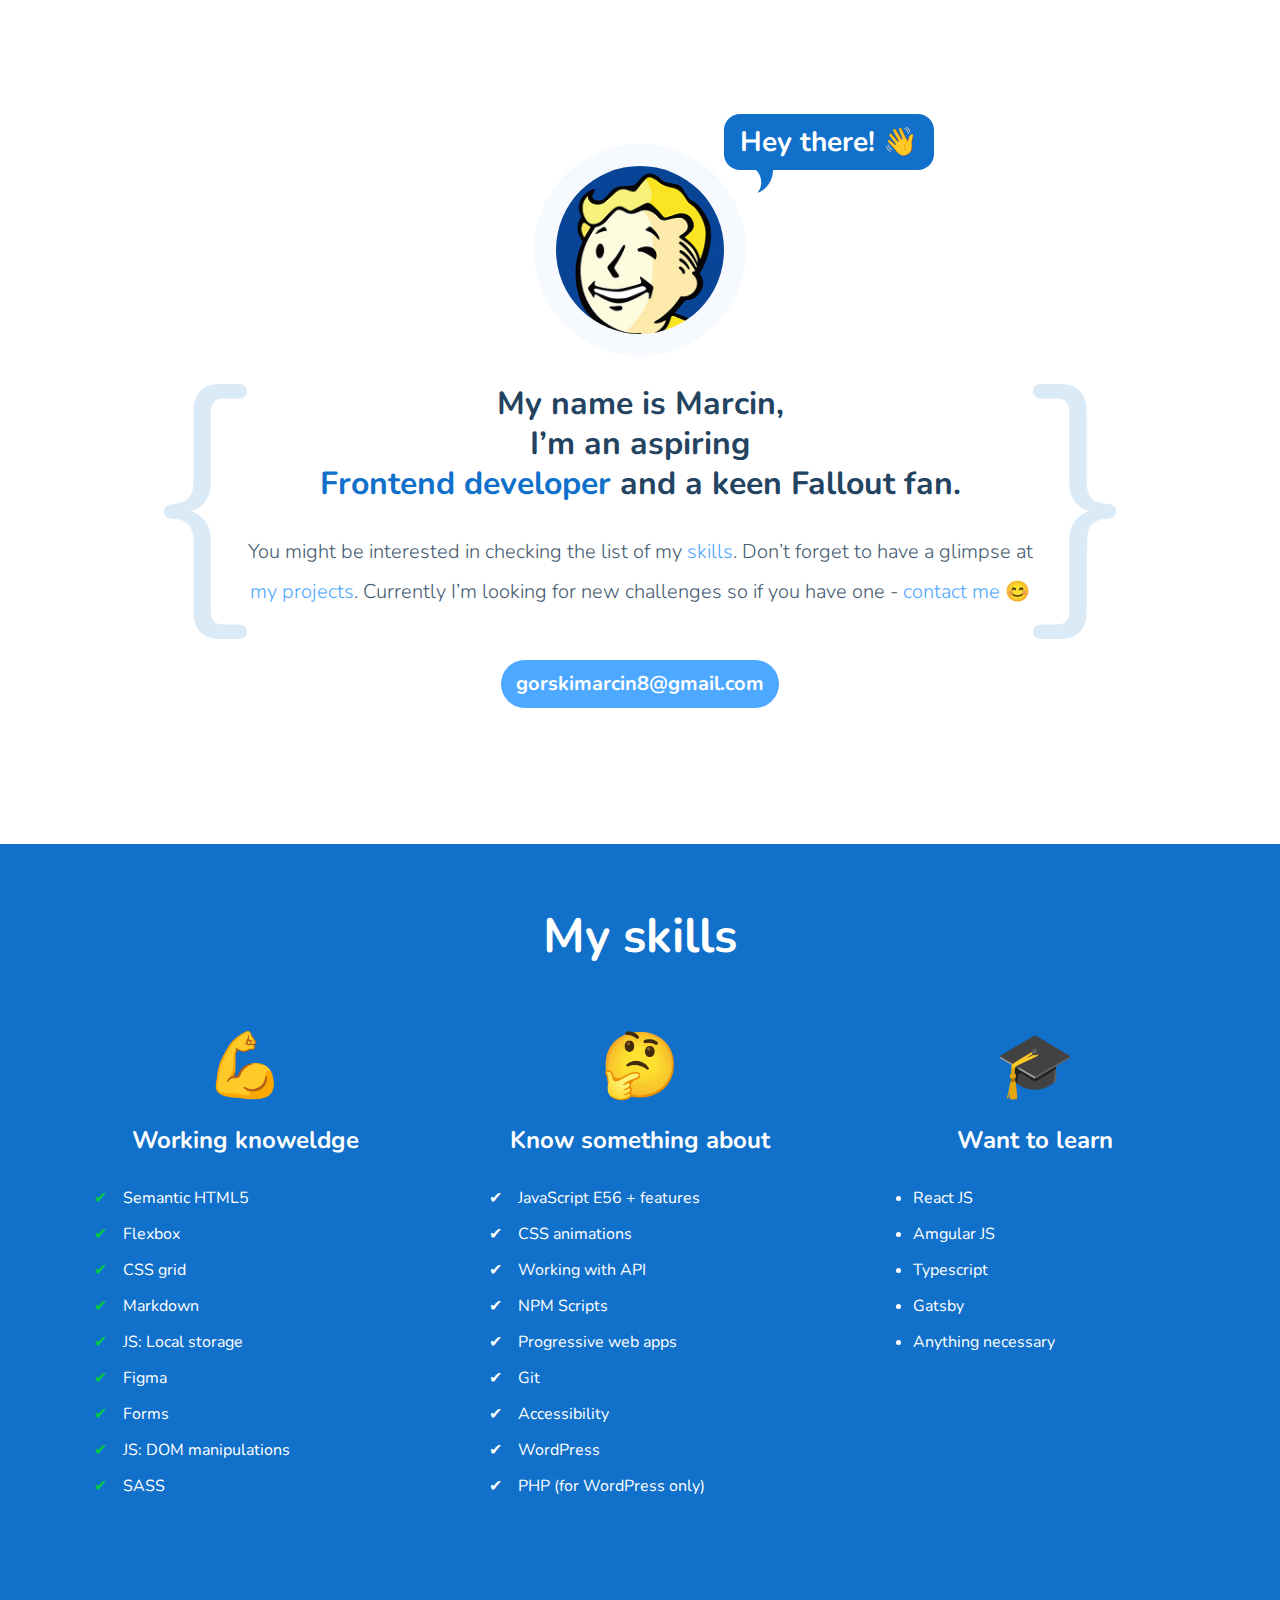
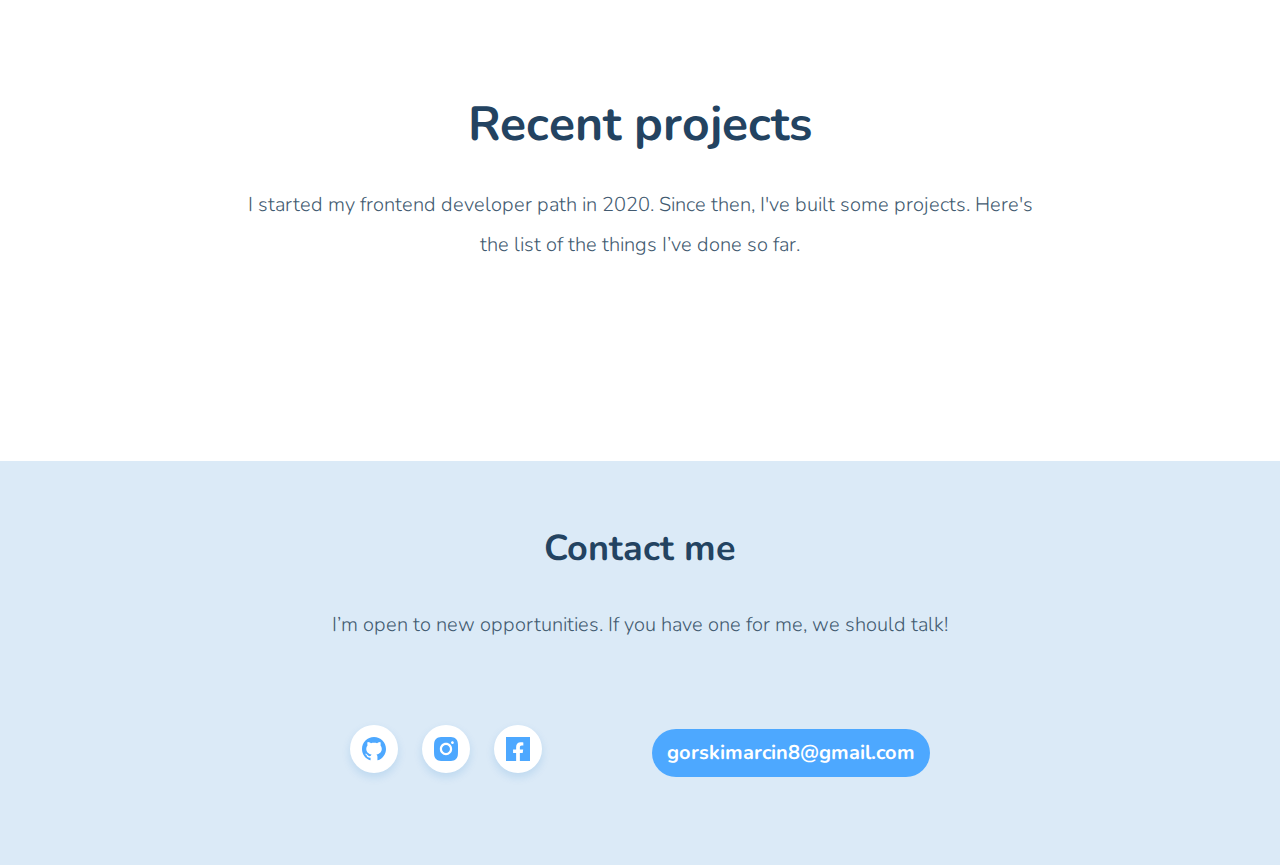
==== commit ced4f716: "Updates" ====
--- a/index.html
+++ b/index.html
@@ -1 +1 @@
-<!doctype html><html lang="en"><head><meta charset="UTF-8"/><meta name="viewport" content="width=device-width,initial-scale=1"/><title>WTF: Webpack starter kit</title><meta name="description" content="Your project description"/><meta property="og:title" content=""/><meta property="og:description" content=""/><meta property="og:url" content=""/><meta property="og:image" content="https://maciejkorsan.com/wtf-gulp-starter/assets/img/cover.png"/><link href="index.579753a9.css" rel="stylesheet"></head><body><main><section class="hero"><div class="hero__welcome--container"><span class="hero__welcome">Hey there! 👋</span></div><div class="hero__image--container"><img class="hero__image" src="img/VaultBoy.cfc6cc14.png" alt="hero__image"/></div><article class="hero__article"><h1 class="hero__header">My name is Marcin,<br/>I’m an aspiring<br/><span class="hero__header--highlighted">Frontend developer</span> and a keen Fallout fan.</h1><p class="hero__paragraph">You might be interested in checking the list of my <a href="#skills" class="hero__paragraph--highlighted">skills</a>. Don’t forget to have a glimpse at <a href="#projects" class="hero__paragraph--highlighted">my projects</a>. Currently I’m looking for new challenges so if you have one - <a href="#contact" class="hero__paragraph--highlighted">contact me</a> 😊</p><a href="mailto:gorskimarcin8@gmail.com" class="email__button">gorskimarcin8@gmail.com</a></article></section><section class="skills" id="skills"><h1 class="skills__header">My skills</h1><div class="skills__grid"><section class="skills__section"><h2 class="skills__title"><span class="skills__title--emoji">💪</span>Working knoweldge</h2><ul><li class="skills__item--know">Semantic HTML5</li><li class="skills__item--know">Flexbox</li><li class="skills__item--know">CSS grid</li><li class="skills__item--know">Markdown</li><li class="skills__item--know">JS: Local storage</li><li class="skills__item--know">Figma</li><li class="skills__item--know">Forms</li><li class="skills__item--know">JS: DOM manipulations</li><li class="skills__item--know">SASS</li></ul></section><section class="skills__section"><h2 class="skills__title"><span class="skills__title--emoji">🤔</span>Know something about</h2><ul><li class="skills__item--something">JavaScript E56 + features</li><li class="skills__item--something">CSS animations</li><li class="skills__item--something">Working with API</li><li class="skills__item--something">NPM Scripts</li><li class="skills__item--something">Progressive web apps</li><li class="skills__item--something">Git</li><li class="skills__item--something">Accessibility</li></ul></section><section class="skills__section"><h2 class="skills__title"><span class="skills__title--emoji">🎓</span>Want to learn</h2><ul><li class="skills__item--toLearn">WordPress</li><li class="skills__item--toLearn">React JS</li><li class="skills__item--toLearn">Amgular JS</li><li class="skills__item--toLearn">Typescript</li><li class="skills__item--toLearn">Gatsby</li><li class="skills__item--toLearn">Anything necessary</li></ul></section></div></section><section class="projects" id="projects"><h1 class="projects__header">Recent projects</h1><p class="projects__paragraph">I started my frontend developer path in 2020. Since then, I've built some projects. Here's the list of the things I’ve done so far.</p><div class="projects__grid projects__grid--js"><article class="project"><div class="project__window"><span class="project__window--dot"></span> <span class="project__window--dot"></span> <span class="project__window--dot"></span></div><div class="project__container"><img class="project__icon" src="img/Github" icon.25b1aea3.png alt=""><h3 class="project__title project__grid"><span class="project__label">project:</span><span class="project__name">Hydrapp</span></h3><p class="project__description project__grid"><span class="project__label">description:</span><span class="project__info">Stay healthy, stay hydrated! Simply glass counter. Never forget to drink enough water again.</span></p><p class="project__grid"><span class="project__label">demo:</span><a class="project__link" href="https://gorskimarcin8.github.io/hydrapp/" title="podlaski git demo"> &lt;see here&gt;</a></p><p class="project__grid"><span class="project__label">github:</span> <a class="project__link" href="https://github.com/gorskimarcin8/hydrapp" title="podlaski git kod źródłowy">&lt;source code&gt;</a></p></div></article><article class="project"><div class="project__window"><span class="project__window--dot"></span> <span class="project__window--dot"></span> <span class="project__window--dot"></span></div><div class="project__container"><img class="project__icon" src="img/Github" icon.25b1aea3.png alt=""><h3 class="project__title project__grid"><span class="project__label">project:</span><span class="project__name">Hydrapp</span></h3><p class="project__description project__grid"><span class="project__label">description:</span><span class="project__info">Stay healthy, stay hydrated! Simply glass counter. Never forget to drink enough water again.</span></p><p class="project__grid"><span class="project__label">demo:</span><a class="project__link" href="https://gorskimarcin8.github.io/hydrapp/" title="podlaski git demo"> &lt;see here&gt;</a></p><p class="project__grid"><span class="project__label">github:</span> <a class="project__link" href="https://github.com/gorskimarcin8/hydrapp" title="podlaski git kod źródłowy">&lt;source code&gt;</a></p></div></article><article class="project"><div class="project__window"><span class="project__window--dot"></span> <span class="project__window--dot"></span> <span class="project__window--dot"></span></div><div class="project__container"><img class="project__icon" src="img/Github" icon.25b1aea3.png alt=""><h3 class="project__title project__grid"><span class="project__label">project:</span><span class="project__name">Hydrapp</span></h3><p class="project__description project__grid"><span class="project__label">description:</span><span class="project__info">Stay healthy, stay hydrated! Simply glass counter. Never forget to drink enough water again.</span></p><p class="project__grid"><span class="project__label">demo:</span><a class="project__link" href="https://gorskimarcin8.github.io/hydrapp/" title="podlaski git demo"> &lt;see here&gt;</a></p><p class="project__grid"><span class="project__label">github:</span> <a class="project__link" href="https://github.com/gorskimarcin8/hydrapp" title="podlaski git kod źródłowy">&lt;source code&gt;</a></p></div></article></div></section><section class="contact" id="contact"><h1 class="contact__header">Contact me</h1><p class="contact__description">I’m open to new opportunities. If you have one for me, we should talk!</p><div class="contact__links"><ul class="socials"><li class="socials__item"><a href="https://github.com/gorskimarcin8" class="socials__link"><img src="img/github-vector.d527165b.svg" class="socials__icon" alt="Marcin's github"/></a></li><li class="socials__item"><a href="https://www.instagram.com/ktobysiespodzial/" class="socials__link"><img src="img/instagram-vector.d5ce63e5.svg" class="socials__icon" alt="Marcin's instagram"/></a></li><li class="socials__item"><a href="https://www.facebook.com/marcin.gorski.520/" class="socials__link"><img src="img/facebook-vector.1e018c8b.svg" class="socials__icon" alt="Marcin's facebook"/></a></li></ul><a class="email__button--contact" href="mailto:gorskimarcin8@gmail.com">gorskimarcin8@gmail.com</a></div></section></main><script src="index.579753a9.js"></script></body></html>+<!doctype html><html lang="en"><head><meta charset="UTF-8"/><meta name="viewport" content="width=device-width,initial-scale=1"/><title>WTF: Webpack starter kit</title><meta name="description" content="Your project description"/><meta property="og:title" content=""/><meta property="og:description" content=""/><meta property="og:url" content=""/><meta property="og:image" content="https://maciejkorsan.com/wtf-gulp-starter/assets/img/cover.png"/><link href="index.433dd94c.css" rel="stylesheet"></head><body><main><section class="hero"><div class="hero__welcome--container"><span class="hero__welcome">Hey there! <span class="hand">👋</span></span></div><div class="hero__image--container"><img class="hero__image" src="img/VaultBoy.cfc6cc14.png" alt="hero__image"/></div><article class="hero__article"><h1 class="hero__header">My name is Marcin,<br/>I’m an aspiring<br/><span class="hero__header--highlighted">Frontend developer</span> and a keen Fallout fan.</h1><p class="hero__paragraph">You might be interested in checking the list of my <a href="#skills" class="hero__paragraph--highlighted">skills</a>. Don’t forget to have a glimpse at <a href="#projects" class="hero__paragraph--highlighted">my projects</a>. Currently I’m looking for new challenges so if you have one - <a href="#contact" class="hero__paragraph--highlighted">contact me</a> 😊</p><a href="mailto:gorskimarcin8@gmail.com" class="email__button">gorskimarcin8@gmail.com</a></article></section><section class="skills" id="skills"><h1 class="skills__header">My skills</h1><div class="skills__grid"><section class="skills__section"><h2 class="skills__title"><span class="skills__title--emoji">💪</span>Working knoweldge</h2><ul><li class="skills__item--know">Semantic HTML5</li><li class="skills__item--know">Flexbox</li><li class="skills__item--know">CSS grid</li><li class="skills__item--know">Markdown</li><li class="skills__item--know">JS: Local storage</li><li class="skills__item--know">Figma</li><li class="skills__item--know">Forms</li><li class="skills__item--know">JS: DOM manipulations</li><li class="skills__item--know">SASS</li></ul></section><section class="skills__section"><h2 class="skills__title"><span class="skills__title--emoji">🤔</span>Know something about</h2><ul><li class="skills__item--something">JavaScript E56 + features</li><li class="skills__item--something">CSS animations</li><li class="skills__item--something">Working with API</li><li class="skills__item--something">NPM Scripts</li><li class="skills__item--something">Progressive web apps</li><li class="skills__item--something">Git</li><li class="skills__item--something">Accessibility</li><li class="skills__item--something">WordPress</li><li class="skills__item--something">PHP (for WordPress only)</li></ul></section><section class="skills__section"><h2 class="skills__title"><span class="skills__title--emoji">🎓</span>Want to learn</h2><ul><li class="skills__item--toLearn">React JS</li><li class="skills__item--toLearn">Amgular JS</li><li class="skills__item--toLearn">Typescript</li><li class="skills__item--toLearn">Gatsby</li><li class="skills__item--toLearn">Anything necessary</li></ul></section></div></section><section class="projects" id="projects"><h1 class="projects__header">Recent projects</h1><p class="projects__paragraph">I started my frontend developer path in 2020. Since then, I've built some projects. Here's the list of the things I’ve done so far.</p><div class="projects__grid projects__grid--js"></div></section><section class="contact" id="contact"><h1 class="contact__header">Contact me</h1><p class="contact__description">I’m open to new opportunities. If you have one for me, we should talk!</p><div class="contact__links"><ul class="socials"><li class="socials__item"><a href="https://github.com/gorskimarcin8" class="socials__link"><img src="img/github-vector.d527165b.svg" class="socials__icon" alt="Marcin's github"/></a></li><li class="socials__item"><a href="https://www.instagram.com/ktobysiespodzial/" class="socials__link"><img src="img/instagram-vector.d5ce63e5.svg" class="socials__icon" alt="Marcin's instagram"/></a></li><li class="socials__item"><a href="https://www.facebook.com/marcin.gorski.520/" class="socials__link"><img src="img/facebook-vector.1e018c8b.svg" class="socials__icon" alt="Marcin's facebook"/></a></li></ul><a class="email__button--contact" href="mailto:gorskimarcin8@gmail.com">gorskimarcin8@gmail.com</a></div></section></main><script src="index.433dd94c.js"></script></body></html>--- a/index.433dd94c.css
+++ b/index.433dd94c.css
@@ -0,0 +1,2 @@
+@import url(https://fonts.googleapis.com/css2?family=Nunito:wght@300;600;700&family=Roboto+Mono:wght@400;700&display=swap);
+/*! normalize.css v8.0.1 | MIT License | github.com/necolas/normalize.css */html{line-height:1.15;-webkit-text-size-adjust:100%}body{margin:0}main{display:block}h1{font-size:2em;margin:.67em 0}hr{box-sizing:content-box;height:0;overflow:visible}pre{font-family:monospace,monospace;font-size:1em}a{background-color:transparent}abbr[title]{border-bottom:none;text-decoration:underline;text-decoration:underline dotted}b,strong{font-weight:bolder}code,kbd,samp{font-family:monospace,monospace;font-size:1em}small{font-size:80%}sub,sup{font-size:75%;line-height:0;position:relative;vertical-align:baseline}sub{bottom:-.25em}sup{top:-.5em}img{border-style:none}button,input,optgroup,select,textarea{font-family:inherit;font-size:100%;line-height:1.15;margin:0}button,input{overflow:visible}button,select{text-transform:none}[type=button],[type=reset],[type=submit],button{-webkit-appearance:button}[type=button]::-moz-focus-inner,[type=reset]::-moz-focus-inner,[type=submit]::-moz-focus-inner,button::-moz-focus-inner{border-style:none;padding:0}[type=button]:-moz-focusring,[type=reset]:-moz-focusring,[type=submit]:-moz-focusring,button:-moz-focusring{outline:1px dotted ButtonText}fieldset{padding:.35em .75em .625em}legend{box-sizing:border-box;color:inherit;display:table;max-width:100%;padding:0;white-space:normal}progress{vertical-align:baseline}textarea{overflow:auto}[type=checkbox],[type=radio]{box-sizing:border-box;padding:0}[type=number]::-webkit-inner-spin-button,[type=number]::-webkit-outer-spin-button{height:auto}[type=search]{-webkit-appearance:textfield;outline-offset:-2px}[type=search]::-webkit-search-decoration{-webkit-appearance:none}::-webkit-file-upload-button{-webkit-appearance:button;font:inherit}details{display:block}summary{display:list-item}[hidden],template{display:none}@media(min-width:768px){.hero{max-width:768px;margin:0 auto}}@media(min-width:960px){.hero{max-width:100%}}.hero__welcome--container{display:none}@media(min-width:960px){.hero__welcome--container{display:block;width:210px;background-color:#1070ca;color:#fff;padding:12px 14px;border-radius:16px;font-weight:700;font-size:28px;position:relative;left:calc(50% + 84px);top:50px}.hero__welcome--container:after{content:"";display:block;position:absolute;width:17.42px;height:22.66px;background:url(img/tick.13333786.svg);top:100%;left:32px}}.hero__image--container{margin-top:24px;display:flex;align-items:center;justify-content:center}.hero__image{box-sizing:content-box;border-radius:50%;border:16px solid #f6f9fd;width:96px;height:96px}@media(min-width:768px){.hero__image{width:168px;height:168px;border:22px solid #f6f9fd}}@media(min-width:960px){.hero__article{max-width:786px;margin:0 auto;position:relative}.hero__article:after,.hero__article:before{position:absolute;content:"";top:0;width:83.23px;height:254.88px;background:#dbeaf7}.hero__article:before{right:100%;background:url(img/left-bracket.e24c2ca0.svg)}.hero__article:after{left:100%;background:url(img/right-bracket.767db10b.svg)}}@media(min-width:768px){.hero__header{font-size:32px;line-height:40px;margin:28px auto}}.hero__header--highlighted{color:#1070ca}.hero__paragraph--highlighted{color:#4da8ff}.skills{background-color:#1070ca;color:#fff}@media(min-width:960px){.skills__grid{display:grid;grid-template-columns:1fr 1fr 1fr;max-width:1184px;margin:0 auto}}.skills__header{color:#fff;line-height:48px;font-size:36px;margin:0 auto}@media(min-width:768px){.skills__header{font-size:48px;line-height:56px}}.skills__section{padding:2px;max-width:427px;margin:0 auto}.skills__title{font-size:24px;line-height:44px;margin:0 auto 8px}.skills__title--emoji{display:block;font-size:64px;line-height:72px;margin-bottom:16px;margin-top:64px}ul{width:288px;margin:24px auto 0;-webkit-padding-start:22px;padding-inline-start:22px}.skills__item--know::marker{content:"✔    ";color:#06c847}.skills__item--something::marker{content:"✔    ";color:#fff}.skills__item--toLearn::marker{color:#fff}li{width:255px;text-align:left;font-size:16px;line-height:24px;margin:12px 0}@media(min-width:768px){.projects__header{font-size:48px;line-height:56px}}.projects__paragraph{max-width:786px;margin:0 auto 108px}@media(min-width:768px){.projects__paragraph{font-size:20px;line-height:40px}}.projects__grid{display:grid;-moz-column-gap:24px;column-gap:24px;row-gap:24px}@media(min-width:960px){.projects__grid{grid-template-columns:1fr 1fr;max-width:1184px;margin:0 auto}}.project{font-family:Roboto Mono;overflow:hidden;background-color:#212528;border-radius:16px;box-shadow:0 4px 16px rgba(0,0,0,.25)}.project__window{display:flex;justify-content:flex-start;align-items:center;height:40px;padding:16px;background-color:#1e1e1e}.project__window--dot{display:block;width:8px;height:8px;border-radius:50%;margin:0 8px 0 0;background-color:#464a4d}.project__container{text-align:left;padding:24px 16px}@media(min-width:960px){.project__container{padding:24px 48px 58px}}.project__grid{display:grid;grid-template-columns:102px 1fr;-moz-column-gap:8px;column-gap:8px}@media(min-width:960px){.project__grid{grid-template-columns:120px 1fr;-moz-column-gap:4px;column-gap:4px}}.project__label{display:block;text-align:right;color:#808082;font-size:13px;line-height:24px;font-weight:400}@media(min-width:960px){.project__label{font-size:16px}}.project__info,.project__link,.project__name{font-size:13px;line-height:24px}@media(min-width:960px){.project__info,.project__link,.project__name{font-size:16px}}@media(min-width:960px){.project__info{margin-bottom:24px}}.project__link{color:#14b5d0}.project__name{color:#fff}.project__info{color:#a3a3a3}.contact{background-color:#dbeaf7}.contact__header{font-size:36px;line-height:48px;margin:0 auto 32px}@media(min-width:960px){.contact__links{display:flex;margin:0 auto;align-items:center;justify-content:center;max-width:580px}}.socials{display:flex;justify-content:center;padding:0;margin-top:56px}@media(min-width:960px){.socials{max-width:192px;margin-left:0}}.socials__item{display:flex;align-items:center;justify-content:center;width:48px;height:48px;border-radius:50%;background-color:#fff;padding:0;box-shadow:0 4px 8px rgba(16,112,202,.15);margin:0 12px}.socials__item::marker{content:""}.socials__item__icon{display:block;margin:auto}.socials__link{display:flex;align-items:center;justify-content:center;width:48px;height:48px}.email__button--contact{display:block;width:278px;height:48px;line-height:48px;border-radius:64px;text-align:center;background:#4da8ff;color:#fff;text-decoration:none;font-weight:700;font-size:20px;margin:64px auto 0}@media(min-width:960px){.email__button--contact{margin-right:0}}@-webkit-keyframes wave{0%{transform:rotate(-10deg)}50%{transform:rotate(18deg)}to{transform:rotate(-10deg)}}@keyframes wave{0%{transform:rotate(-10deg)}50%{transform:rotate(18deg)}to{transform:rotate(-10deg)}}.hand{display:inline-block;-webkit-animation:wave 1.8s ease-in-out infinite;animation:wave 1.8s ease-in-out infinite;transform-origin:center center}html{box-sizing:border-box;scroll-behavior:smooth}*,:after,:before{box-sizing:inherit}body{font-family:Nunito,sans-serif;color:#425a70}body,h1{text-align:center}h1{font-weight:700;font-size:26px;color:#234361}h1,p{line-height:32px}p{font-weight:300;font-size:16px}@media(min-width:768px){p{font-size:20px;line-height:40px}}.email__button{display:block;width:278px;height:48px;line-height:48px;border-radius:64px;text-align:center;background:#4da8ff;color:#fff;text-decoration:none;font-weight:700;font-size:20px;margin:48px auto}main>section{padding:64px 16px 88px}a{text-decoration:none}